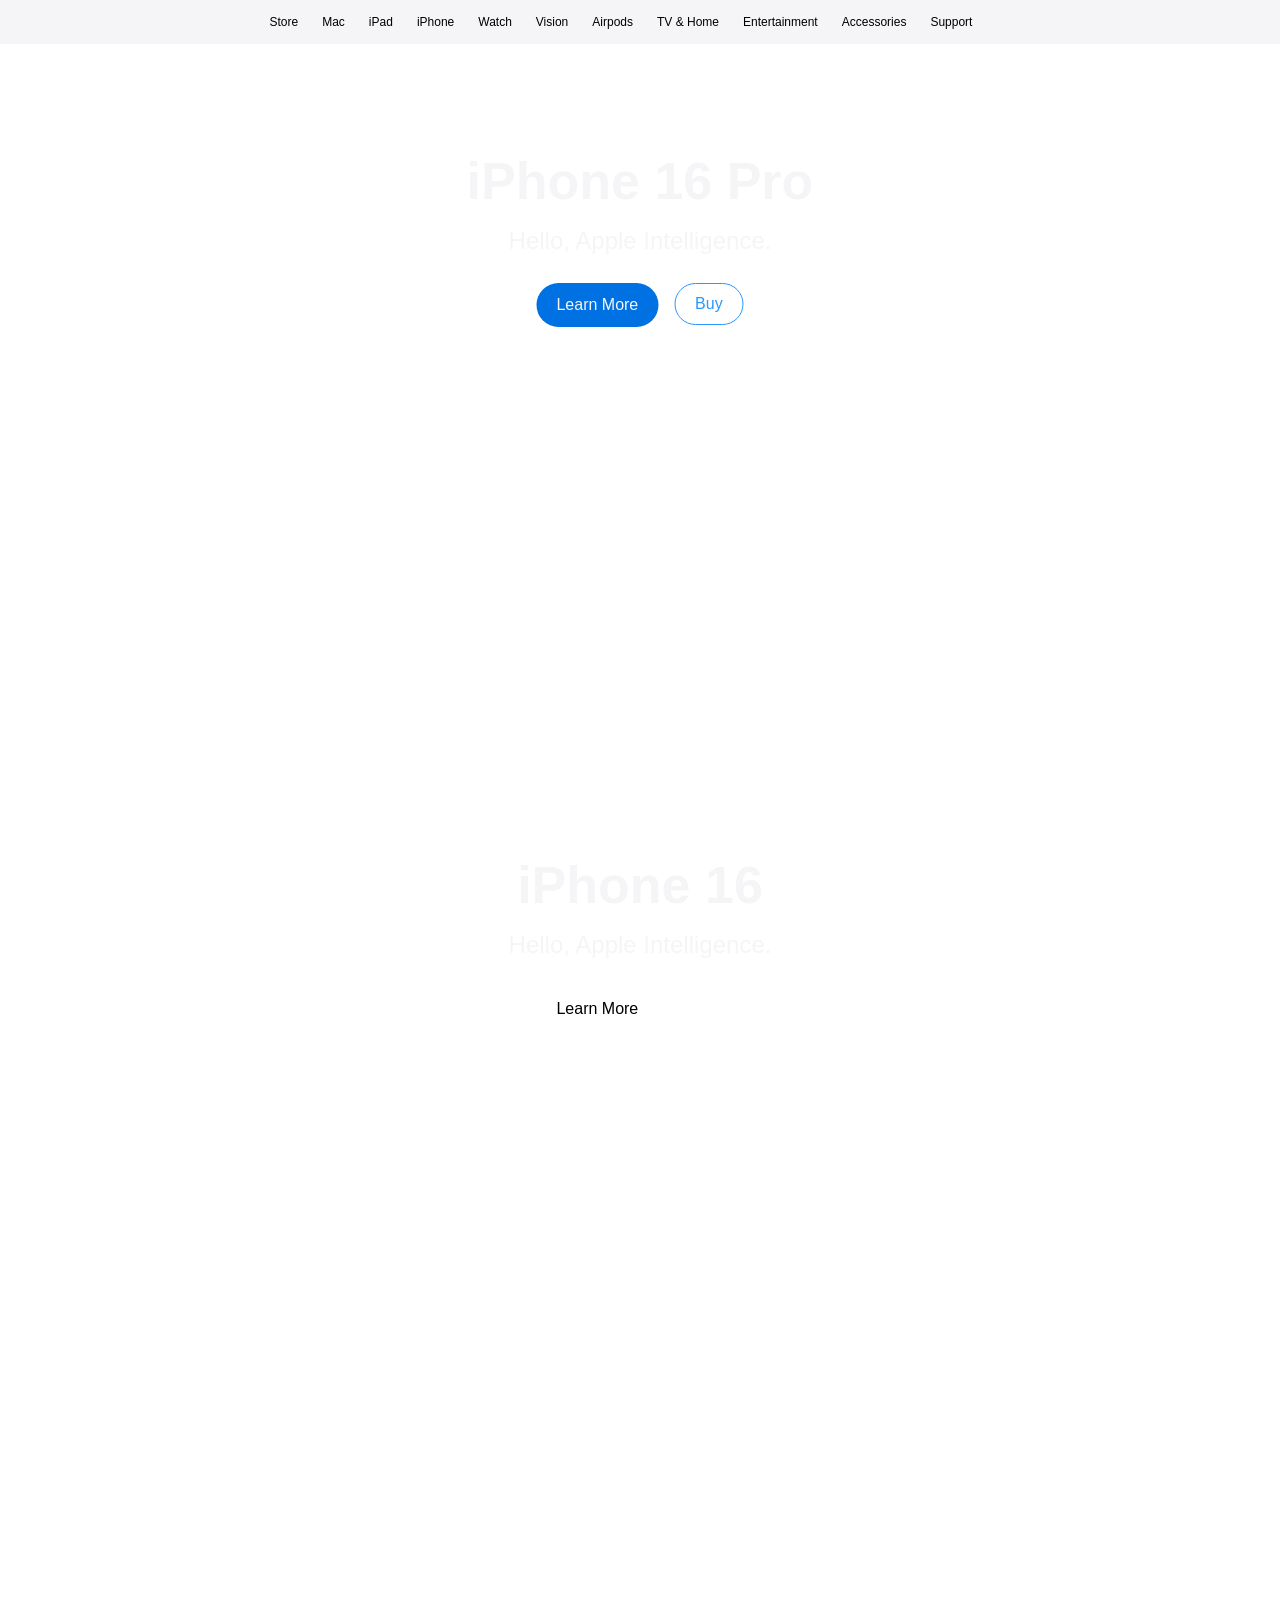
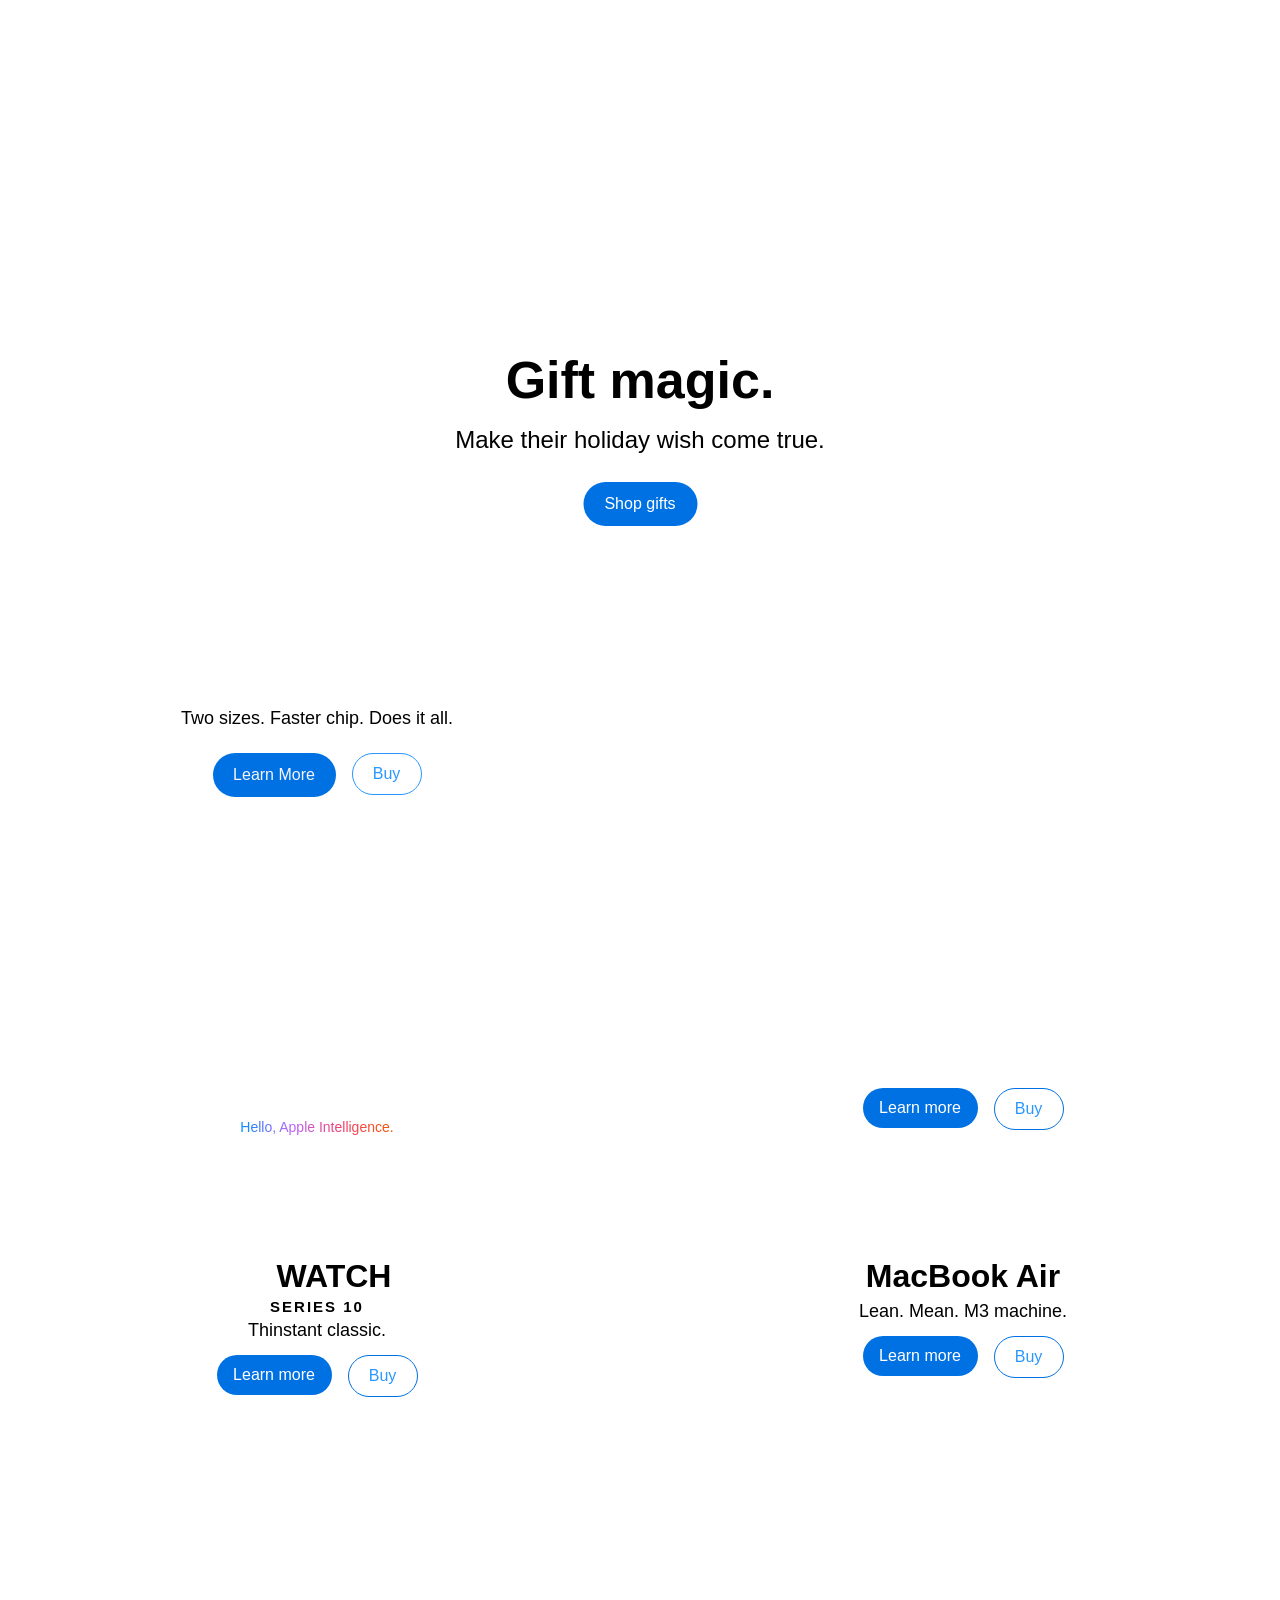
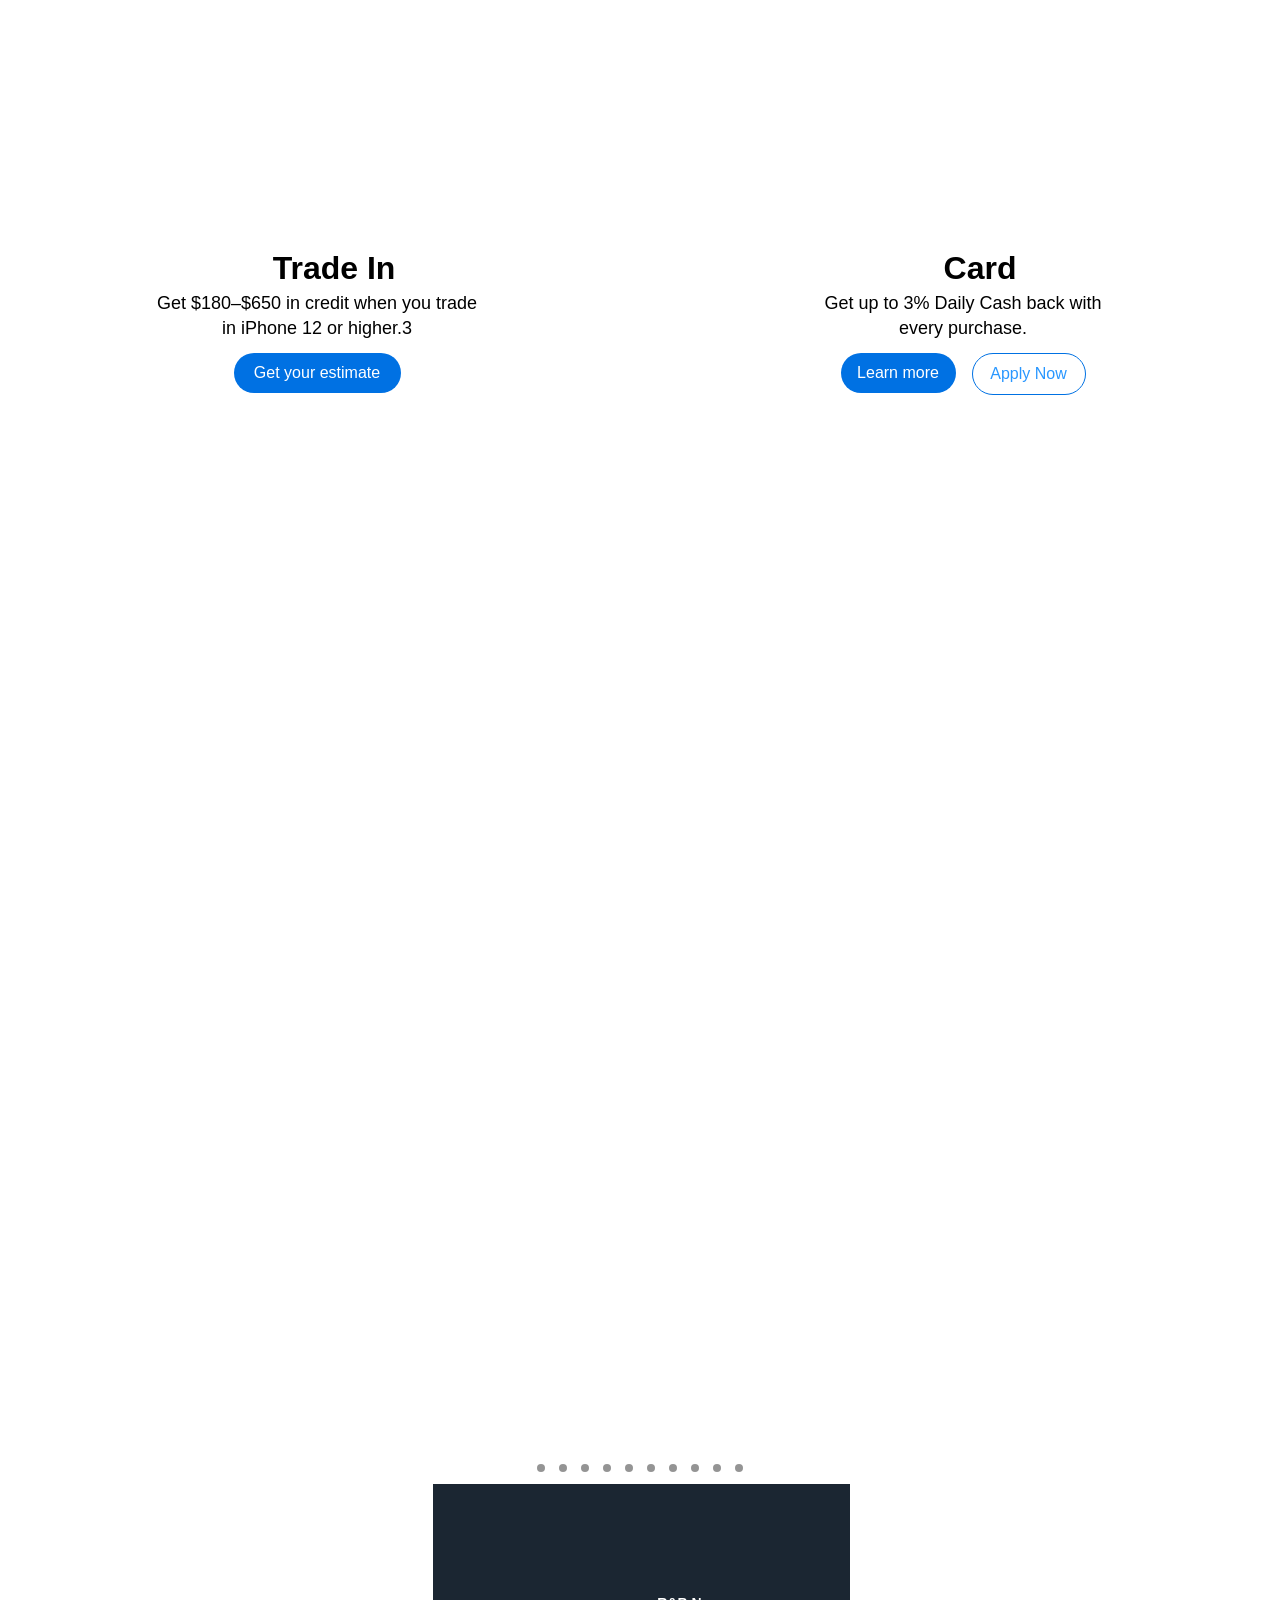
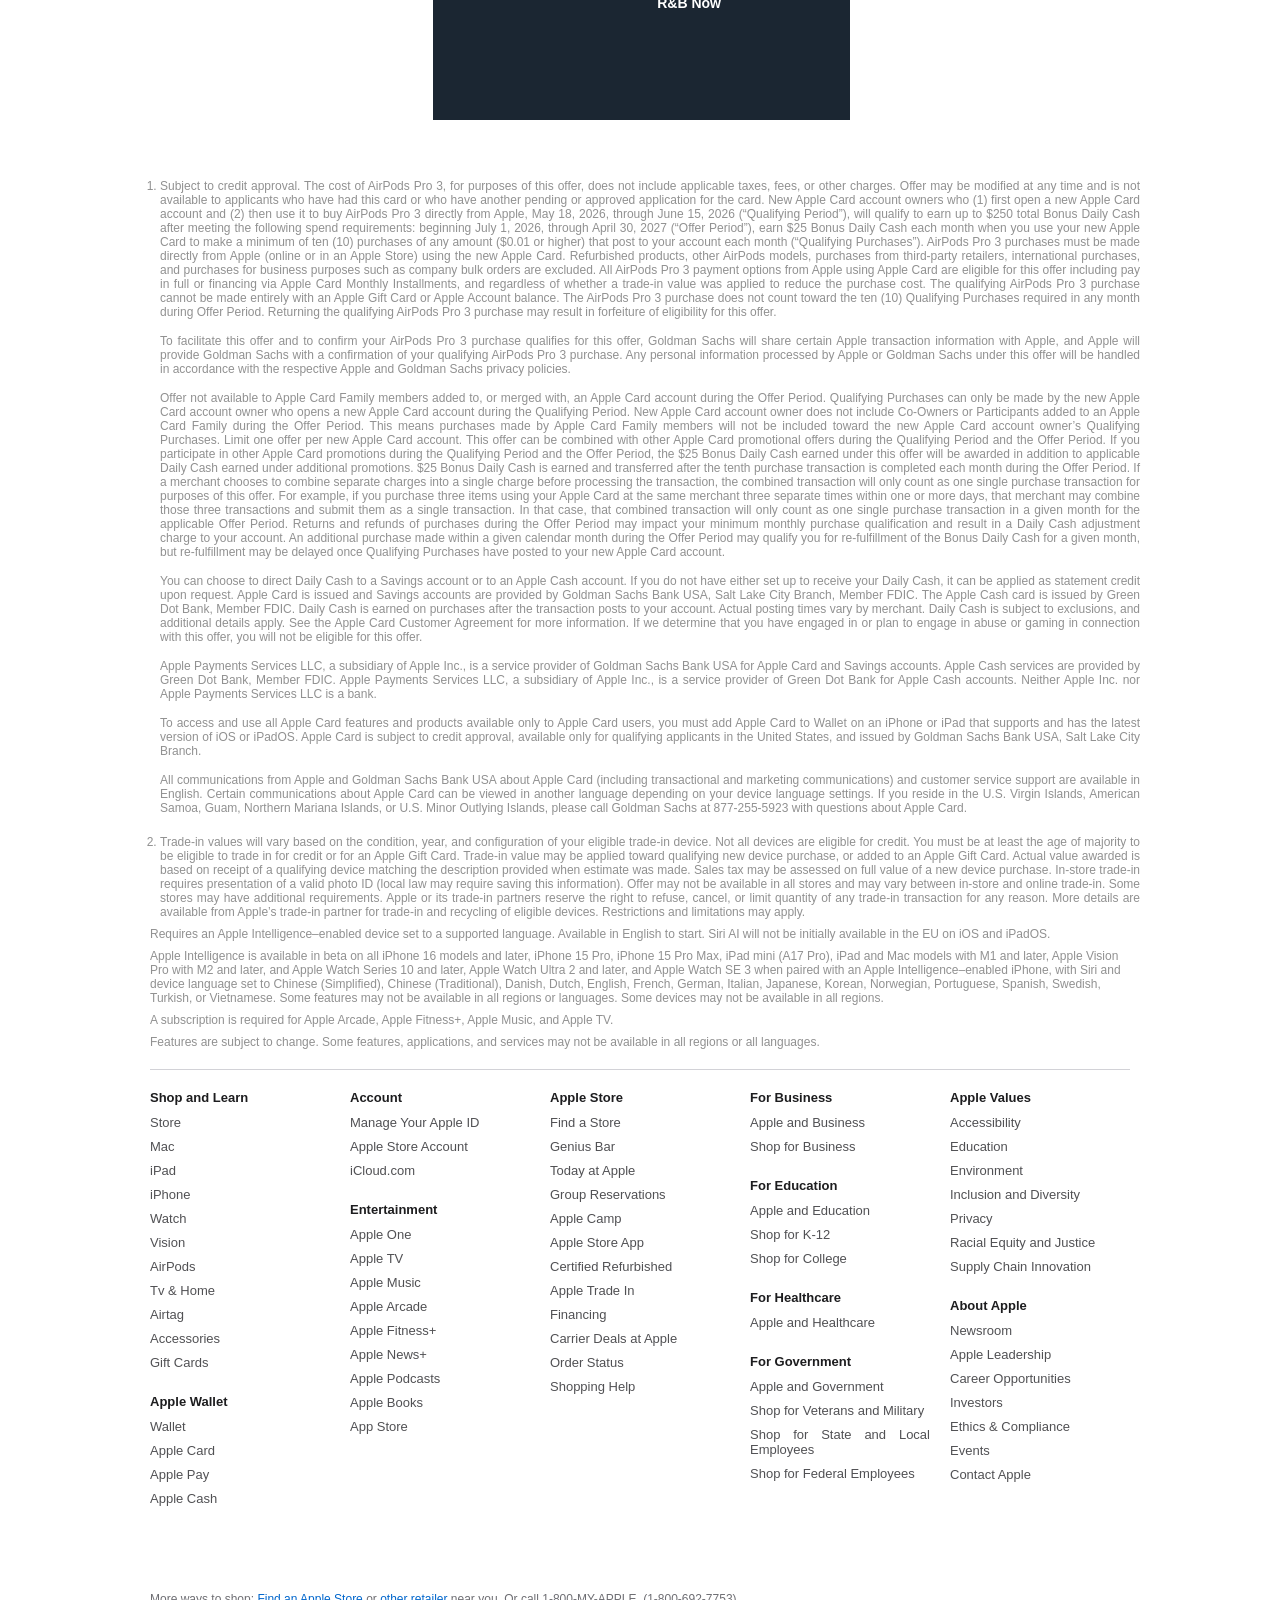
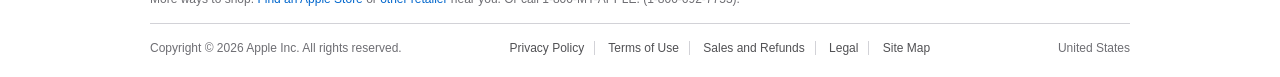
==== inde.html @ ae5b1986 "first commit" ====
<!DOCTYPE html>
<html lang="en">
<head>
    <meta charset="UTF-8">
    <meta name="viewport" content="width=device-width, initial-scale=1.0">
    <title>Document</title>
    <link rel="stylesheet" href="./inde.css">
</head>
<body>
    
    <!-- Header -->
    <header id="header">
      <div id="apple-logo">
        <div class="logocontainer" id="logo"></div>
      </div>
      <div class="nav-text">
        <p class="headertext">Store</p>
        <p class="headertext">Mac</p>
        <p class="headertext">iPad</p>
        <p class="headertext">iPhone</p>
        <p class="headertext">Watch</p>
        <p class="headertext">Vision</p>
        <p class="headertext">Airpods</p>
        <p class="headertext">TV &amp; Home</p>
        <p class="headertext">Entertainment</p>
        <p class="headertext">Accessories</p>
        <p class="headertext">Support</p>
      </div>

      <div style="display: flex; gap: 24px">
        <div class="logocontainer" id="search"></div>
        <div class="logocontainer" id="shop"></div>
        <div class="logocontainer" id="menu"></div>
      </div>
    </header>
    <!-- header end  -->



    <div id="limiter">
      <!-- Main text -->

      <div class="maincontainer">
        <div id="maintextcontainer">
          <span class="heading">iPhone 16 Pro</span>
          <p class="subtext">Hello, Apple Intelligence.</p>
        </div>
        <div id="buttons">
          <div class="lmbutton">
            <p class="buttontext" id="ehniilearn">Learn More</p>
          </div>
          <div class="buybutton">
            <p class="buttontext2" id="ehniibuy">Buy</p>
          </div>
        </div>
      </div>
      <!-- Main Text End -->

      <!-- 3 BIG PICTURES START -->
      <div id="container">
        <div class="piccontainer" id="mainpicture"></div>
        <!-- 1ST  PICTURES -->

        <div class="piccontainer" id="mainpicture2">
          <div class="maincontainer" id="secondpic">
            <div id="maintextcontainer">
              <p class="heading">iPhone 16</p>
              <p class="subtext">Hello, Apple Intelligence.</p>
            </div>
            <div id="buttons">
              <div class="lmbutton" id="lmsec">
                <p class="buttontext" id="hoyrdohlearn">Learn More</p>
              </div>
              <div class="buybutton" id="buysec">
                <p class="buttontext2" id="hoyrdohbuy">Buy</p>
              </div>
            </div>
          </div>
          <!-- 2ND  PICTURES -->
        </div>

        <div class="piccontainer" id="mainpicture3">
          <div class="maincontainer" id="thirdpic">
            <div id="maintextcontainer">
              <p class="heading" id="headgift">Gift magic.</p>
              <p class="subtext" id="subgift">
                Make their holiday wish come true.
              </p>
            </div>
            <div class="buttonwidth" id="buttons">
              <div class="lmbutton">
                <p class="buttontext" id="shopgift">Shop gifts</p>
              </div>
            </div>
          </div>
        </div>
        <!-- 3RD  PICTURES -->
         <div class="piccontainer" id="ipad-hidden">
          <div id="ipadair"></div>
          <p class="subtext" id="product">
            Two sizes. Faster chip. Does it all.
          </p>
          <div class="buttonsproduct">
            <div class="lmbutton">
              <p class="buttontext" id="ehniilearn">Learn More</p>
            </div>
            <div class="buybutton">
              <p class="buttontext2" id="ehniibuy">Buy</p>
            </div>
          </div>
          <p id="rainbow">Hello, Apple Intelligence.</p>
        </div>
      </div>
      <!-- 3 BIG PICTURES END -->

      <!-- PRODUCTS -->
      <div class="container">
        <!-- IPAD -->
        <div class="holder" id="ipad">
          <div id="ipadair"></div>
          <p class="subtext" id="product">
            Two sizes. Faster chip. Does it all.
          </p>
          <div class="buttonsproduct">
            <div class="lmbutton">
              <p class="buttontext" id="ehniilearn">Learn More</p>
            </div>
            <div class="buybutton">
              <p class="buttontext2" id="ehniibuy">Buy</p>
            </div>
          </div>
          <p id="rainbow">Hello, Apple Intelligence.</p>
        </div>
        <!-- Airpods -->
        <div class="holder" id="airpod">
          <div class="title-btn-holder">
            <div class="title-holder">
              <p class="airpods-text">AirPods 4</p>
              <div class="airpods-subtext">
                <p>Iconic. Now supersonic.</p>
                <p>Available&nbsp;with&nbsp;Active Noise</p>
                <p>Cancellation.2</p>
              </div>
              
            </div>
            <div class="btn-holder">
              <div class="learn-more-btn">
                <p class="learn-more">Learn more</p>
              </div>
              <div class="buy-btn"><p class="buy">Buy</p></div>
            </div>
          </div>
        </div>
        <!-- WATCH -->
        <div class="holder" id="watch">
          <div class="title-btn-holder" id="watch-title">
            <div class="logo-holder">
              <div class="logo product-logo"></div>
              <span class="product-title">WATCH</span>
            </div>
            <p id="series">SERIES 10</p>
            <p class="product-subtext">Thinstant classic.</p>
            <div class="btn-holder">
              <div class="learn-more-btn">
                <p class="learn-more">Learn more</p>
              </div>
              <div class="buy-btn"><p class="buy">Buy</p></div>
            </div>
          </div>
        </div>
        <!-- MACBOOK -->
        <div class="holder" id="macbook">
          <div class="title-btn-holder" id="watch-title">
            <div class="logo-holder">
              <span class="product-title">MacBook Air</span>
            </div>
            <p class="product-subtext">Lean. Mean. M3 machine.</p>
            <div class="btn-holder">
              <div class="learn-more-btn">
                <p class="learn-more">Learn more</p>
              </div>
              <div class="buy-btn"><p class="buy">Buy</p></div>
            </div>
          </div>
        </div>
        <!-- APPLE FOR SMALL BUSINESS -->
        <div class="holder" id="business">
          <div class="title-btn-holder" id="watch-title">
            <div class="logo-holder" id="bus">
              <p class="product-title">Apple For</p>
              <p class="product-title">Small Business</p>
            </div>
            <p class="product-subtext space" id="space">Hardware, software, and </p>
            <p class="product-subtext space" id="space">expert help - all in one place.</p>
            <div class="btn-holder solo">
              <div class="learn-more-btn" id="solo">
                <p class="learn-more">Learn more</p>
              </div>
            </div>
          </div>
        </div>
        <!-- TRADE IN -->
        <div class="holder" id="trade">
          <div class="title-btn-holder" id="watch-title">
            <div class="logo-holder">
              <div class="logo product-logo"></div>
              <span class="product-title">Trade In</span>
            </div>
            <p class="product-subtext" id="space">
              Get $180–$650 in credit when you trade in iPhone&nbsp;12 or higher.3
            </p>
            <div class="btn-holder">
              <div class="learn-more-btn" id="gye">
                <p class="learn-more">Get your estimate</p>
              </div>
            </div>
          </div>
        </div>
        <!-- CARRIER -->
        <div class="holder hidden" id="carrier">
          <div class="title-btn-holder" id="carrier-title">
            <div class="logo-holder">
              <span class="product-title">Carrier deals at Apple</span>
            </div>
            <p class="product-subtext" id="space">
              Get up to $1000 in credit on a new iPhone. Trade-in may be required.
            </p>
            <div class="btn-holder">
              <div class="learn-more-btn" id="deal">
                <p class="learn-more">Find your deal</p>
              </div>
            </div>
          </div>
        </div>
        <!-- CARD -->
        <div class="holder" id="card">
          <div class="title-btn-holder" id="watch-title">
            <div class="logo-holder">
              <div class="logo product-logo"></div>
              <span class="product-title">Card</span>
            </div>
            <p class="product-subtext" id="space">
              Get up to 3% Daily&nbsp;Cash back with every purchase.
            </p>
            <div class="btn-holder">
              <div class="learn-more-btn">
                <p class="learn-more">Learn more</p>
              </div>
              <div class="buy-btn" id="apply-now">
                <p class="buy apply">Apply Now</p>
              </div>
            </div>
          </div>
        </div>
        <!-- HIDDEN TRADE IN -->
         <div class="holder hidden" id="trade">
          <div class="title-btn-holder" id="watch-title">
            <div class="logo-holder">
              <div class="logo product-logo"></div>
              <span class="product-title">Trade In</span>
            </div>
            <p class="product-subtext" id="space">
              Get $180–$650 in credit when you trade in iPhone&nbsp;12 or higher.3
            </p>
            <div class="btn-holder">
              <div class="learn-more-btn" id="gye">
                <p class="learn-more">Get your estimate</p>
              </div>
            </div>
          </div>
        </div>
      </div>
      <!-- PRODUCTS END -->

      <!-- MOVIE SCROLL -->
      <div class="scroll-container">
        <div class="poster" id="left"></div>
        <div class="poster" id="middle">
          <div class="movie-btn-holder">
            <div class="learn-more-btn" id="stream-now">
              <p class="learn-more stream">Stream now</p>
            </div>
            <p class="movie-title">
              Comedy<span class="movie-title movie-subtext">
                · Will they make history…or fake it?</span>
            </p>
          </div>
        </div>
        <div class="poster" id="right"></div>
      </div>
      <!-- MOVIE SCROLL -->

      <!-- SCROLL TABS -->
      <div id="scroll">
        <div class="tabs"></div>
        <div class="tabs"></div>
        <div class="tabs"></div>
        <div class="tabs"></div>
        <div class="tabs"></div>
        <div class="tabs"></div>
        <div class="tabs"></div>
        <div class="tabs"></div>
        <div class="tabs"></div>
        <div class="tabs"></div>
      </div>
      <!-- SCROLL TABS -->

      <!-- FOOTER -->
      <div id="footerholder">
        <div id="service">
          <div class="service" id="neg">
            <div class="service-holder">
              <div class="footer-title">
                <p>Improve Your Posture wicth</p>
                Pilates
              </div>
              <div class="footer-logo"></div>
            </div>
          </div>
          <div class="service" id="hoyr">
            <div class="rb-cover"></div>
            <p class="footer-title" id="rnb">R&amp;B Now</p>
            <div class="footer-logo music"></div>
          </div>
          <div class="service" id="guraw">
            <p class="footer-title" id="arcade">NBA 2K25 Arcade Edition</p>
            <div class="footer-logo arcade"></div>
          </div>
          <div class="service" id="duruw">
            <p class="footer-title" id="arcade">Strength with</p>
            <div class="footer-logo fitness"></div>
          </div>
          <div class="service" id="neg">
            <div class="service-holder">
              <div class="footer-title">
                <p>Improve Your Posture wicth</p>
                Pilates
              </div>
              <div class="footer-logo"></div>
            </div>
          </div>
          <div class="service" id="hoyr">
            <div class="rb-cover"></div>
            <p class="footer-title" id="rnb">R&amp;B Now</p>
            <div class="footer-logo music"></div>
          </div>
          <div class="service" id="guraw">
            <p class="footer-title" id="arcade">NBA 2K25 Arcade Edition</p>
            <div class="footer-logo arcade"></div>
          </div>
          <div class="service" id="duruw">
            <p class="footer-title" id="arcade">Strength with</p>
            <div class="footer-logo fitness"></div>
          </div>
        </div>

        <div id="nextbutton"></div>

      
      </div>


      <!-- footer for tablet -->
      <div id="footer-tab">
        <div id="service">
          <div class="service-holder">
            <div class="service-pic" id="music-bg">
            </div>
            <p class="footer-text-style">La Oficial</p>
          </div>
          <div class="service-holder">
            <div class="service-pic" id="fitness-bg">
            </div>
            <p class="footer-text-style">Travel-Friendly Workouts</p>
          </div>
          <div class="service-holder">
            <div class="service-pic" id="arcade-bg">
            </div>
            <p class="footer-text-style">NBA 2K25 Arcade Edition </p>
          </div>
          <div class="service-holder">
            <div class="service-pic" id="music-bg">
            </div>
            <p class="footer-text-style">La Oficial</p>
          </div>
        </div>
      </div>
      

      <!-- FOOT-OF-FOOT -->
      <ol class="foot-of-foot">
        <li>
          <p class="foot-text">Subject to credit approval. The cost of AirPods Pro 3, for purposes of this offer, does not include applicable taxes, fees, or other charges. Offer may be modified at any time and is not available to applicants who have had this card or who have another pending or approved application for the card. New Apple Card account owners who (1) first open a new Apple Card account and (2) then use it to buy AirPods Pro 3 directly from Apple, May 18, 2026, through June 15, 2026 (“Qualifying Period”), will qualify to earn up to $250 total Bonus Daily Cash after meeting the following spend requirements: beginning July 1, 2026, through April 30, 2027 (“Offer Period”), earn $25 Bonus Daily Cash each month when you use your new Apple Card to make a minimum of ten (10) purchases of any amount ($0.01 or higher) that post to your account each month (“Qualifying Purchases”). AirPods Pro 3 purchases must be made directly from Apple (online or in an Apple Store) using the new Apple Card. Refurbished products, other AirPods models, purchases from third‑party retailers, international purchases, and purchases for business purposes such as company bulk orders are excluded. All AirPods Pro 3 payment options from Apple using Apple Card are eligible for this offer including pay in full or financing via Apple Card Monthly Installments, and regardless of whether a trade-in value was applied to reduce the purchase cost. The qualifying AirPods Pro 3 purchase cannot be made entirely with an Apple Gift Card or Apple Account balance. The AirPods Pro 3 purchase does not count toward the ten (10) Qualifying Purchases required in any month during Offer Period. Returning the qualifying AirPods Pro 3 purchase may result in forfeiture of eligibility for this offer.</p>
          <p class="foot-text">To facilitate this offer and to confirm your AirPods Pro 3 purchase qualifies for this offer, Goldman Sachs will share certain Apple transaction information with Apple, and Apple will provide Goldman Sachs with a confirmation of your qualifying AirPods Pro 3 purchase. Any personal information processed by Apple or Goldman Sachs under this offer will be handled in accordance with the respective Apple and Goldman Sachs privacy policies.</p>
          <p class="foot-text">Offer not available to Apple Card Family members added to, or merged with, an Apple Card account during the Offer Period. Qualifying Purchases can only be made by the new Apple Card account owner who opens a new Apple Card account during the Qualifying Period. New Apple Card account owner does not include Co-Owners or Participants added to an Apple Card Family during the Offer Period. This means purchases made by Apple Card Family members will not be included toward the new Apple Card account owner’s Qualifying Purchases. Limit one offer per new Apple Card account. This offer can be combined with other Apple Card promotional offers during the Qualifying Period and the Offer Period. If you participate in other Apple Card promotions during the Qualifying Period and the Offer Period, the $25 Bonus Daily Cash earned under this offer will be awarded in addition to applicable Daily Cash earned under additional promotions. $25 Bonus Daily Cash is earned and transferred after the tenth purchase transaction is completed each month during the Offer Period. If a merchant chooses to combine separate charges into a single charge before processing the transaction, the combined transaction will only count as one single purchase transaction for purposes of this offer. For example, if you purchase three items using your Apple Card at the same merchant three separate times within one or more days, that merchant may combine those three transactions and submit them as a single transaction. In that case, that combined transaction will only count as one single purchase transaction in a given month for the applicable Offer Period. Returns and refunds of purchases during the Offer Period may impact your minimum monthly purchase qualification and result in a Daily Cash adjustment charge to your account. An additional purchase made within a given calendar month during the Offer Period may qualify you for re-fulfillment of the Bonus Daily Cash for a given month, but re-fulfillment may be delayed once Qualifying Purchases have posted to your new Apple Card account.</p>
          <p class="foot-text">You can choose to direct Daily Cash to a Savings account or to an Apple Cash account. If you do not have either set up to receive your Daily Cash, it can be applied as statement credit upon request. Apple Card is issued and Savings accounts are provided by Goldman Sachs Bank USA, Salt Lake City Branch, Member FDIC. The Apple Cash card is issued by Green Dot Bank, Member FDIC. Daily Cash is earned on purchases after the transaction posts to your account. Actual posting times vary by merchant. Daily Cash is subject to exclusions, and additional details apply. See the Apple Card Customer Agreement for more information. If we determine that you have engaged in or plan to engage in abuse or gaming in connection with this offer, you will not be eligible for this offer.</p>
          <p class="foot-text">Apple Payments Services LLC, a subsidiary of Apple Inc., is a service provider of Goldman Sachs Bank USA for Apple Card and Savings accounts. Apple Cash services are provided by Green Dot Bank, Member FDIC. Apple Payments Services LLC, a subsidiary of Apple Inc., is a service provider of Green Dot Bank for Apple Cash accounts. Neither Apple Inc. nor Apple Payments Services LLC is a bank.</p>
          <p class="foot-text">To access and use all Apple Card features and products available only to Apple Card users, you must add Apple Card to Wallet on an iPhone or iPad that supports and has the latest version of iOS or iPadOS. Apple Card is subject to credit approval, available only for qualifying applicants in the United States, and issued by Goldman Sachs Bank USA, Salt Lake City Branch.</p>
          <p class="foot-text">All communications from Apple and Goldman Sachs Bank USA about Apple Card (including transactional and marketing communications) and customer service support are available in English. Certain communications about Apple Card can be viewed in another language depending on your device language settings. If you reside in the U.S. Virgin Islands, American Samoa, Guam, Northern Mariana Islands, or U.S. Minor Outlying Islands, please call Goldman Sachs at 877-255-5923 with questions about Apple Card.</p>
        </li>
        <li class="foot-text">
          Trade‑in values will vary based on the condition, year, and configuration of your eligible trade‑in device. Not all devices are eligible for credit. You must be at least the age of majority to be eligible to trade in for credit or for an Apple Gift Card. Trade‑in value may be applied toward qualifying new device purchase, or added to an Apple Gift Card. Actual value awarded is based on receipt of a qualifying device matching the description provided when estimate was made. Sales tax may be assessed on full value of a new device purchase. In‑store trade‑in requires presentation of a valid photo ID (local law may require saving this information). Offer may not be available in all stores and may vary between in‑store and online trade‑in. Some stores may have additional requirements. Apple or its trade‑in partners reserve the right to refuse, cancel, or limit quantity of any trade‑in transaction for any reason. More details are available from Apple’s trade-in partner for trade‑in and recycling of eligible devices. Restrictions and limitations may apply.
        </li>
      </ol>
      <p class="foot-text foot-of-foot">Requires an Apple Intelligence–enabled device set to a supported language. Available in English to start. Siri AI will not be initially available in the EU on iOS and iPadOS.</p>
      <p class="foot-text foot-of-foot">Apple Intelligence is available in beta on all iPhone 16 models and later, iPhone 15 Pro, iPhone 15 Pro Max, iPad mini (A17 Pro), iPad and Mac models with M1 and later, Apple Vision Pro with M2 and later, and Apple Watch Series 10 and later, Apple Watch Ultra 2 and later, and Apple Watch SE 3 when paired with an Apple Intelligence–enabled iPhone, with Siri and device language set to Chinese (Simplified), Chinese (Traditional), Danish, Dutch, English, French, German, Italian, Japanese, Korean, Norwegian, Portuguese, Spanish, Swedish, Turkish, or Vietnamese. Some features may not be available in all regions or languages. Some devices may not be available in all regions.</p>
      <p class="foot-text foot-of-foot">A subscription is required for Apple Arcade, Apple Fitness+, Apple Music, and Apple TV.</p>
      <p class="foot-text foot-of-foot">Features are subject to change. Some features, applications, and services may not be available in all regions or all languages.</p>
      
      <!--GRID secction -->
      <footer class="site-footer">
        
        <div class="footer-links-grid">
            
          <!-- Column 1 -->
          <div class="footer-column">
            <div class="footer-column-section">
              <h3>Shop and Learn</h3>
              <ul>
                <li><a>Store</a></li>
                <li><a>Mac</a></li>
                <li><a>iPad</a></li>
                <li><a>iPhone</a></li>
                <li><a>Watch</a></li>
                <li><a>Vision</a></li>
                <li><a>AirPods</a></li>
                <li><a>Tv &amp; Home</a></li>
                <li><a>Airtag</a></li>
                <li><a>Accessories</a></li>
                <li><a>Gift Cards</a></li>
              </ul>
            </div>
            <div class="footer-column-section">
              <h3>Apple Wallet</h3>
              <ul>
                <li><a>Wallet</a></li>
                <li><a>Apple Card</a></li>
                <li><a>Apple Pay</a></li>
                <li><a>Apple Cash</a></li>
              </ul>
            </div>
          </div>
          <!-- Column 2 -->
          <div class="footer-column">
            <div class="footer-column-section">
              <h3>Account</h3>
              <ul>
                <li><a>Manage Your Apple ID</a></li>
                <li><a>Apple Store Account</a></li>
                <li><a>iCloud.com</a></li>
              </ul>
            </div>
            <div class="footer-column-section">
              <h3>Entertainment</h3>
              <ul>
                <li><a>Apple One</a></li>
                <li><a>Apple TV</a></li>
                <li><a>Apple Music</a></li>
                <li><a>Apple Arcade</a></li>
                <li><a>Apple Fitness+</a></li>
                <li><a>Apple News+</a></li>
                <li><a>Apple Podcasts</a></li>
                <li><a>Apple Books</a></li>
                <li><a>App Store</a></li>
              </ul>
            </div>
          </div>
          <!-- Column 3 -->
          <div class="footer-column">
            <div class="footer-column-section">
              <h3>Apple Store</h3>
              <ul>
                <li><a>Find a Store</a></li>
                <li><a>Genius Bar</a></li>
                <li><a>Today at Apple</a></li>
                <li><a>Group Reservations</a></li>
                <li><a>Apple Camp</a></li>
                <li><a>Apple Store App</a></li>
                <li><a>Certified Refurbished</a></li>
                <li><a>Apple Trade In</a></li>
                <li><a>Financing</a></li>
                <li><a>Carrier Deals at Apple</a></li>
                <li><a>Order Status</a></li>
                <li><a>Shopping Help</a></li>
              </ul>
            </div>
          </div>
          <!-- Column 4 -->
          <div class="footer-column">
            <div class="footer-column-section">
              <h3>For Business</h3>
              <ul>
                <li><a>Apple and Business</a></li>
                <li><a>Shop for Business</a></li>
              </ul>
            </div>
            <div class="footer-column-section">
              <h3>For Education</h3>
              <ul>
                <li><a>Apple and Education</a></li>
                <li><a>Shop for K-12</a></li>
                <li><a>Shop for College</a></li>
              </ul>
            </div>
            <div class="footer-column-section">
              <h3>For Healthcare</h3>
              <ul>
                <li><a>Apple and Healthcare</a></li>
              </ul>
            </div>
            <div class="footer-column-section">
              <h3>For Government</h3>
              <ul>
                <li><a>Apple and Government</a></li>
                <li><a>Shop for Veterans and Military</a></li>
                <li><a>Shop for State and Local Employees</a></li>
                <li><a>Shop for Federal Employees</a></li>
              </ul>
            </div>
          </div>
          <!-- Column 5 -->
          <div class="footer-column">
            <div class="footer-column-section">
              <h3>Apple Values</h3>
              <ul>
                <li><a>Accessibility</a></li>
                <li><a>Education</a></li>
                <li><a>Environment</a></li>
                <li><a>Inclusion and Diversity</a></li>
                <li><a>Privacy</a></li>
                <li><a>Racial Equity and Justice</a></li>
                <li><a>Supply Chain Innovation</a></li>
              </ul>
            </div>
            <div class="footer-column-section">
              <h3>About Apple</h3>
              <ul>
                <li><a>Newsroom</a></li>
                <li><a>Apple Leadership</a></li>
                <li><a>Career Opportunities</a></li>
                <li><a>Investors</a></li>
                <li><a>Ethics &amp; Compliance</a></li>
                <li><a>Events</a></li>
                <li><a>Contact Apple</a></li>
              </ul>
            </div>
          </div>
        </div>

        <!-- Copyright -->
        <div class="footer-bottom">
          <p>More ways to shop: <a>Find an Apple Store</a> or <a>other retailer</a> near you. Or call 1-800-MY-APPLE. (1-800-692-7753).</p>
          <div class="footer-line">
            <div>Copyright © 2026 Apple Inc. All rights reserved.</div>
            <div class="copyright-links">
              <a>Privacy Policy</a>
              <a>Terms of Use</a>
              <a>Sales and Refunds</a>
              <a>Legal</a>
              <a>Site Map</a>
            </div>
            <div>United States</div>
          </div>
        </div>
    </footer>

    </div>
  


</body>
</html>
---- inde.css ----
* {
  position: relative;
  margin: 0px;
  padding: 0px;
}

/* HEADER */
header {
  position: fixed;
  width: 100vw;
  height: 44px;
  background-color: #f5f5f7ea;
  border-radius: 2px solid;
  gap: 24px;
  display: flex;
  flex-direction: row;
  align-items: center;
  justify-content: center;
  z-index: 5;
}
.nav-text {
  display: flex;
  flex-direction: row;
  gap: 24px;
}
.logocontainer {
  width: 30px;
  height: 44px;
  display: flex;
  justify-content: center;
  align-items: center;
}
#logo {
  width: 12.97px;
  height: 15.93px;
  background-image: url(./pictures/logo.png);
  background-size: cover;
}
#menu {
  width: 18px;
  height: 18px;
  background-image: url(./pictures/menu.png);
  background-size: cover;
  display: none;
}
.headertext {
  font-family: "Inter", sans-serif;
  font-weight: 400;
  font-size: 12px;
  font-style: normal;
}
#search {
  width: 14.08px;
  height: 14.08px;
  background-image: url(./pictures/search.png);
  background-size: cover;
}
#shop {
  width: 12.94px;
  height: 14.91px;
  background-image: url(./pictures/shop.png);
  background-size: cover;
}
/* HEADER END */

/* MAIN TEXT */
.maincontainer {
  position: absolute;
  width: 405px;
  height: 172px;
  top: 151px;
  left: 50%;
  transform: translate(-50%, 0%);
  z-index: 1;
  display: flex;
  flex-direction: column;
  align-items: center;
}
#maintextcontainer {
  display: flex;
  flex-direction: column;
  align-items: center;
  width: 405px;
  height: 108px;
  top: 0px;
  gap: 16px;
}
.heading {
  width: 405px;
  height: 60px;
  text-align: center;
  font-family: "Inter", sans-serif;
  font-weight: 600;
  font-size: 52px;
  font-style: normal;
  color: #f5f5f7;
}
.subtext {
  width: 405px;
  height: 32px;
  text-align: center;
  font-family: "Inter", sans-serif;
  font-weight: 300;
  font-size: 24px;
  font-style: normal;
  color: #f5f5f7;
}
#buttons {
  position: absolute;
  display: flex;
  gap: 16px;
  flex-direction: row;
  bottom: 0px;
  width: 207px;
  height: 40px;
}
.lmbutton {
  width: 123px;
  height: 44px;
  background-color: #0071e3;
  border-radius: 999px;
  cursor: pointer;
}
#ehniilearn.buttontext {
  font-weight: 300;
  font-size: 16px;
  color: #f5f5f7;
}
.buttontext {
  text-align: center;
  font-family: "Inter", sans-serif;
  font-style: normal;
  top: 50%;
  transform: translate(0%, -50%);
}
.buybutton {
  width: 68px;
  height: 40px;
  border: 1px #2997ff solid;
  border-radius: 999px;
  cursor: pointer;
}
.buybutton:hover #ehniibuy {
  transform: scale(5px);
  transition: 0.2s ease-in-out;
  background-color: #0071e3;
  width: 68px;
  height: 40px;
  border-radius: 999px;
  display: flex;
  justify-content: center;
  align-items: center;
  color: white;
}
#ehniibuy.buttontext2 {
  font-weight: 300;
  font-size: 16px;
  color: #2997ff;
}
.buttontext2 {
  text-align: center;
  font-family: "Inter", sans-serif;
  font-style: normal;
  top: 50%;
  transform: translate(0%, -50%);
}
/* MAIN TEXT END */

#limiter {
  display: flex;
  flex-direction: column;
  align-items: center;
}

/* <!-- 3 BIG PICTURES START --> */
#ipad-hidden {
  display: none;
  height: 650px;
  background-image: url(./pictures/ipadairbg.png);
}
#container {
  margin-top: 96px;
  display: flex;
  flex-direction: column;
  width: 100vw;
  height: 2100px;
  gap: 12px;
}
.piccontainer {
  width: 100vw;
  height: 692px;
}
#mainpicture {
  background-image: url(./pictures/iphone16pro.jpg);
  background-position: center;
  background-repeat: no-repeat;
}
#mainpicture2 {
  background-image: url(./pictures/iphone16.png);
  background-position: center;
  background-repeat: no-repeat;
  background-size: cover;
}
.maincontainer#secondpic {
  top: 55px;
}
.lmbutton#lmsec {
  background-color: white;
}
.buybutton#buysec {
  border: 1px white solid;
}
.buybutton#buysec:hover #hoyrdohbuy {
  transform: scale(5px);
  transition: 0.2s ease-in-out;
  background-color: #ffffff;
  width: 68px;
  height: 44px;
  border-radius: 999px;
  display: flex;
  justify-content: center;
  align-items: center;
  color: rgb(0, 0, 0);
}
.buttontext2#hoyrdohbuy {
  color: white;
  font-weight: 300;
}
#mainpicture3 {
  background-image: url(./pictures/Gift.png);
  background-position: center;
  background-repeat: no-repeat;
  background-size: cover;
}
.maincontainer#thirdpic {
  top: 446px;
}
.heading#headgift {
  color: black;
}
.subtext#subgift {
  color: black;
}
.buttonwidth#buttons {
  width: 114px;
}
.buttontext#shopgift {
  color: white;
}
/* <!-- 3 BIG PICTURES START --> */

/* Products */
.container {
  display: grid;
  grid-template-columns: repeat(2, 1fr);
  gap: 12px;
  width: 100vw;
  margin: 0 auto;
  margin-top: 12px;
}
.holder {
  height: 580px;
  position: relative;
  display: flex;
  flex-direction: column;
  align-items: center;
  text-align: center;
  overflow: hidden;
  background-repeat: no-repeat;
  background-position: center;
  background-size: cover;
}
.holder#business {
  display: none;
}
.buttonsproduct {
  display: flex;
  gap: 16px;
  position: absolute;
  top: 145px;
}
.logo {
  width: 26px;
  height: 32px;
  background-image: url(./pictures/logo.png);
  background-size: cover;
}
.title {
  font-family: "inter", sans-serif;
  font-weight: 700;
}
.lmbutton#lm-btn {
  width: 115px;
  height: 40px;
  display: flex;
  justify-content: center;
  align-items: center;
}
.sub-title {
  font-family: "Inter", sans-serif;
  font-size: 18px;
  font-weight: 300;
}
.sub-title#solo-white {
  color: white;
  font-weight: 300;
}
.buybutton#buy-btn {
  width: 68px;
  height: 40px;
  display: flex;
  justify-content: center;
  align-items: center;
}
.btn {
  top: 0;
}
.btn-text-style {
  font-family: "Inter", sans-serif;
  font-size: 16px;
  font-weight: 300;
}
.titles-holder {
  display: flex;
  flex-direction: column;
  justify-content: center;
  align-items: center;
}
.lm-btn-text {
  color: white;
}
.buy-btn-text {
  color: #2997ff;
}
.title-btn-holder {
  border: 1px white solid;
}
.learn-more-btn#gye {
  width: 167px;
}
#ipad {
  background-image: url(./pictures/ipadairbg.png);
}
#ipadair {
  top: 58px;
  width: 430px;
  height: 33px;
  background-image: url(./pictures/ipadair.png);
  background-size: cover;
}
.subtext#product {
  position: absolute;
  top: 100px;
  font-weight: 400;
  font-size: 18px;
  color: black;
}
#rainbow {
  font-family: "Inter", sans-serif;
  font-weight: 400;
  font-size: 14px;
  position: absolute;
  bottom: 53px;
  background: -webkit-linear-gradient(
    360deg,
    #0090f7,
    #ba62fc,
    #f2416b,
    #f55600
  );
  -webkit-background-clip: text;
  -webkit-text-fill-color: transparent;
}
#airpod {
  background-image: url(./pictures/airpod.png);
  position: relative;
}

.title-btn-holder {
  border: 0;
  position: absolute;
  display: flex;
  flex-direction: column;
  justify-content: center;
  bottom: 58px;
}
.airpods-text {
  font-family: "inter", sans-serif;
  color: white;
  font-size: 36px;
  font-weight: 600;
}
.airpods-subtext {
  font-family: "inter", sans-serif;
  color: white;
  font-size: 18px;
  font-weight: 400;
}
.btn-holder {
  display: flex;
  justify-content: center;
  gap: 16px;
  margin-top: 12px;
}
.learn-more-btn {
  background-color: #0071e3;
  width: 115px;
  height: 40px;
  border-radius: 999px;
  display: flex;
  justify-content: center;
  align-items: center;
  cursor: pointer;
}
.learn-more {
  font-family: "inter", sans-serif;
  color: white;
  font-size: 16px;
  font-weight: 300;
}
.buy-btn {
  width: 68px;
  height: 40px;
  border: 1px #0071e3 solid;
  border-radius: 999px;
  display: flex;
  justify-content: center;
  align-items: center;
  cursor: pointer;
}
.buy-btn:hover .buy {
  transform: scale(5px);
  transition: 0.2s ease-in-out;
  background-color: #0071e3;
  width: 68px;
  height: 40px;
  border-radius: 999px;
  display: flex;
  justify-content: center;
  align-items: center;
  color: white;
}
.buy {
  font-family: "inter", sans-serif;
  color: #2997ff;
  font-size: 16px;
  font-weight: 400;
}

#watch {
  background-image: url(./pictures/iwatch.png);
}
.title-btn-holder#watch-title {
  display: block;
  top: 58px;
}
.logo-holder {
  display: flex;
  justify-content: center;
  gap: 8px;
}
.product-title {
  font-family: "inter", sans-serif;
  color: #000000;
  font-size: 32px;
  font-weight: 700;
  font-style: bold;
}
#series {
  font-family: "inter", sans-serif;
  color: #000000;
  font-size: 15px;
  font-weight: 700;
  margin-top: 4px;
  letter-spacing: 2px;
  line-height: 100%;
}
.product-subtext {
  font-family: "inter", sans-serif;
  color: #000000;
  font-size: 18px;
  font-weight: 400;
  margin-top: 4px;
  line-height: 25px;
}
#macbook {
  background-image: url(./pictures/macbookair.png);
}
#space {
  width: 322px;
  height: 50px;
}
.holder.hidden#trade {
  display: none;
}
.holder.hidden#carrier {
  display: none;
}
#trade {
  background-image: url(./pictures/tradein.png);
}
#card {
  background-image: url(./pictures/card.png);
}
.buy-btn#apply-now {
  width: 112px;
}
.buy-btn:hover .apply {
  transform: scale(5px);
  transition: 0.2s ease-in-out;
  background-color: #0071e3;
  width: 112px;
  height: 40px;
  border-radius: 999px;
  display: flex;
  justify-content: center;
  align-items: center;
  color: white;
}
/* Products end */

/* SCROLL */
.scroll-container {
  width: 100vw;
  height: 668px;
  gap: 16px;
  margin-top: 12px;
  padding: 0px;
  display: flex;
  flex-direction: row;
  overflow: scroll;
  overflow-x: auto;
  overflow-y: hidden;
}
.scroll-container::-webkit-scrollbar {
  display: none;
}
.poster {
  width: 1250px;
  height: 668px;
  flex: 0 0 auto;
  position: relative;
}
.learn-more-btn#stream-now {
  width: 133px;
  height: 44px;
  background-color: #f5f5f7;
  transform: 0.2s;
}
.stream {
  color: #000000;
}
.movie-btn-holder {
  position: absolute;
  display: flex;
  align-items: center;
  gap: 20px;
  left: 70px;
  bottom: 58px;
}
.learn-more-btn#stream-now:hover {
  transition: 0.2s ease-in-out;
  transform: scale(1.05);
  background-color: white;
  box-shadow: 1px 1px 40px rgba(15, 15, 15, 0.279);
}
.movie-title {
  font-family: "Inter", sans-serif;
  color: white;
  font-size: 17px;
  font-weight: 700;
  text-shadow: 1px 1px 20px rgba(0, 0, 0, 0.668);
}
.movie-subtext {
  font-weight: 400;
}
#left {
  background-image: url(./pictures/mer.png);
  background-size: cover;
}
#middle {
  background-image: url(./pictures/fly.png);
  background-position: center;
  background-repeat: no-repeat;
  background-size: cover;
}
#right {
  background-image: url(./pictures/sh.png);
  background-position: center;
  background-repeat: no-repeat;
  background-size: cover;
}
.tabs {
  width: 8px;
  height: 8px;
  border-radius: 4px;
  background-color: #0000006b;
}
#scroll {
  display: flex;
  gap: 14px;
  margin-top: 12px;
}
/* SCROLL */

/* FOOTER */
#footerholder {
  width: 100vw;
  height: 292px;
  gap: 16px;
  margin-top: 0px;
  padding: 0px;
  overflow: scroll;
  overflow-x: auto;
  overflow-y: hidden;
}
#footerholder::-webkit-scrollbar {
  display: none;
}
#footer-tab {
  display: none;
}
#service {
  display: flex;
  flex-direction: row;
  width: 100vw;
  height: 236px;
  gap: 16px;
  margin-top: 12px;
}
.service {
  position: relative;
  flex: 0 0 auto;
  width: 417px;
  height: 236px;
}
#neg {
  background-image: url(./pictures/1st.jpg);
  background-position: center;
  background-repeat: no-repeat;
  background-size: cover;
}
.service#neg {
  display: flex;
  align-items: end;
  justify-content: center;
}
.service-holder {
  width: 100%;
  display: flex;
  flex-direction: row;
  align-items: center;
  justify-content: space-between;
  margin-bottom: 20px;
  margin-left: 15px;
  margin-right: 15px;
}
.footer-title {
  font-family: "Inter", sans-serif;
  font-weight: 600;
  font-size: 14px;
  color: white;
}
.footer-logo {
  width: 78px;
  height: 14px;
  background-image: url(./pictures/fitness.png);
  background-size: cover;
}

#hoyr {
  position: relative;
  background-color: #1b2632;
}
.rb-cover {
  position: absolute;
  top: 20px;
  left: 15px;
  width: 196px;
  height: 196px;
  background-size: cover;
  background-image: url(./pictures/r&b.jpg);
}
.footer-title#rnb {
  position: absolute;
  bottom: 109px;
  right: 129px;
}
.footer-logo.music {
  width: 59px;
  height: 14px;
  background-image: url(./pictures/music.png);
  position: absolute;
  bottom: 23px;
  right: 15px;
}
#guraw {
  background-image: url(./pictures/2k25.jpg);
  background-position: center;
  background-repeat: no-repeat;
  background-size: cover;
}
.footer-title#arcade {
  top: 198px;
  left: 15px;
}
.footer-logo.arcade {
  width: 68px;
  height: 14.05px;
  background-image: url(./pictures/Arcade.png);
  background-size: cover;
  left: 334px;
  top: 182.95px;
}
#duruw {
  background-image: url(./pictures/gym.jpg);
  background-position: center;
  background-repeat: no-repeat;
  background-size: cover;
}
.footer-logo.fitness {
  background-image: url(./pictures/fitness.png);
  background-size: cover;
  left: 320px;
  top: 182.95px;
}
#taw {
  background-color: #ebb799;
}
/* FOOTER */

.foot-of-foot {
  font-family: "inter", sans-serif;
  font-size: 12px;
  color: rgb(145, 145, 145);
  width: 980px;
}
ol {
  padding-left: 20px;
  margin: 0;
}

li {
  margin-bottom: 20px;
  text-align: justify;
}

.foot-text {
  margin: 15px 0 0 0;
}
.foot-text.foot-of-foot {
  margin: 8px 0 0 0;
}

/* GRID secction */
.site-footer {
  width: 980px;
  margin: 20px auto;
  color: #1d1d1f;
  font-size: 13px;
}

.footer-links-grid {
  padding-top: 20px;
  border-top: 1px solid #d2d2d7;
  display: grid;
  grid-template-columns: repeat(5, minmax(0, 1fr));
  gap: 20px;
  padding-bottom: 40px;
}

.footer-column-section {
  margin-bottom: 24px;
  font-family: "inter", sans-serif;
}

.footer-column-section h3 {
  font-size: 13px;
  font-weight: 600;
  margin: 0 0 10px 0;
  color: #1d1d1f;
}

.footer-column-section ul {
  list-style: none;
  padding: 0;
  margin: 0;
}
.footer-column-section ul li {
  margin-bottom: 9px;
}
.footer-column-section ul li a {
  color: #515154;
}
.footer-column-section ul li a:hover {
  cursor: pointer;
  text-decoration: underline;
}
/* Copyright section */
.footer-bottom {
  font-family: "inter", sans-serif;
  font-size: 12px;
  padding-top: 20px;
  color: #6e6e73;
  line-height: 1.5;
}
.footer-bottom a {
  color: #0066cc;
}
.footer-bottom a:hover {
  cursor: pointer;
  text-decoration: underline;
}
.footer-line {
  display: flex;
  justify-content: space-between;
  margin-top: 15px;
  padding-top: 15px;
  border-top: 1px solid #d2d2d7;
}
.copyright-links a {
  color: #515154;
  margin-right: 10px;
  padding-right: 10px;
  border-right: 1px solid #d2d2d7;
}
.copyright-links a:last-child {
  border-right: none;
}
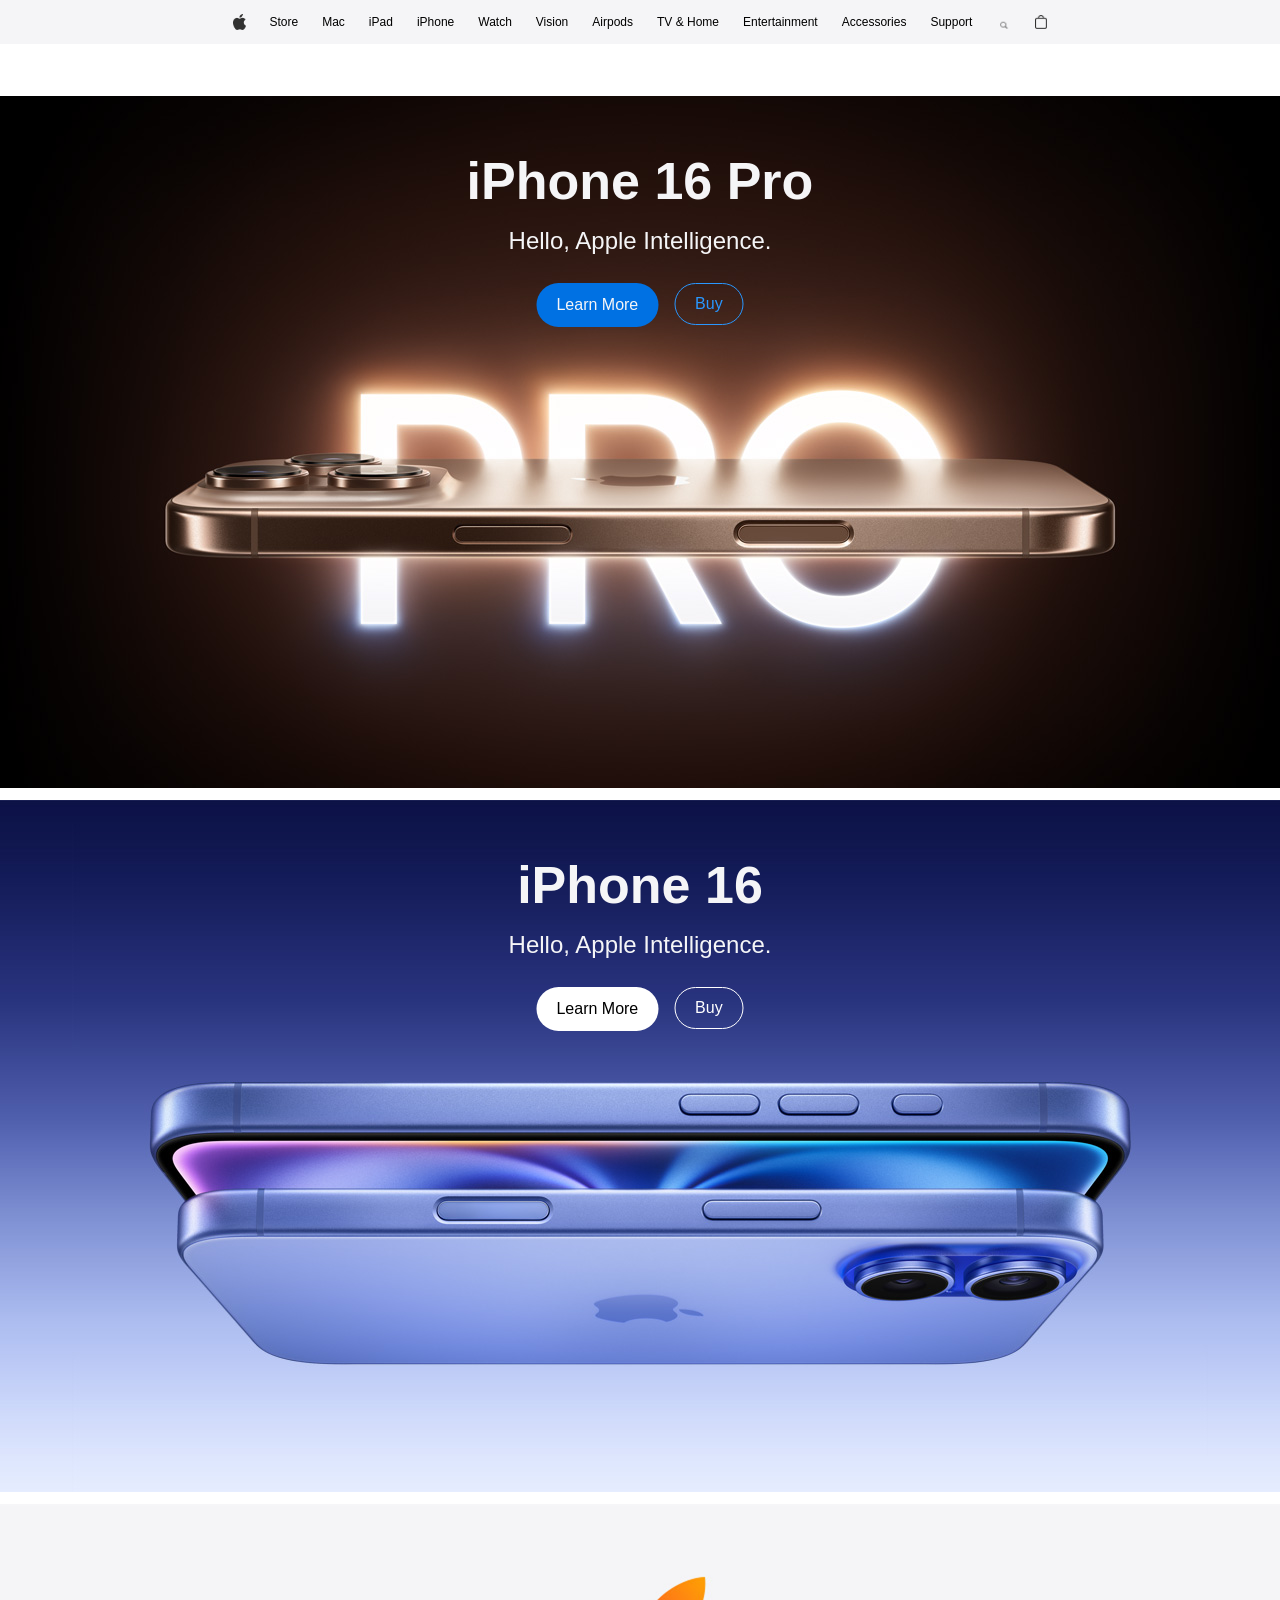
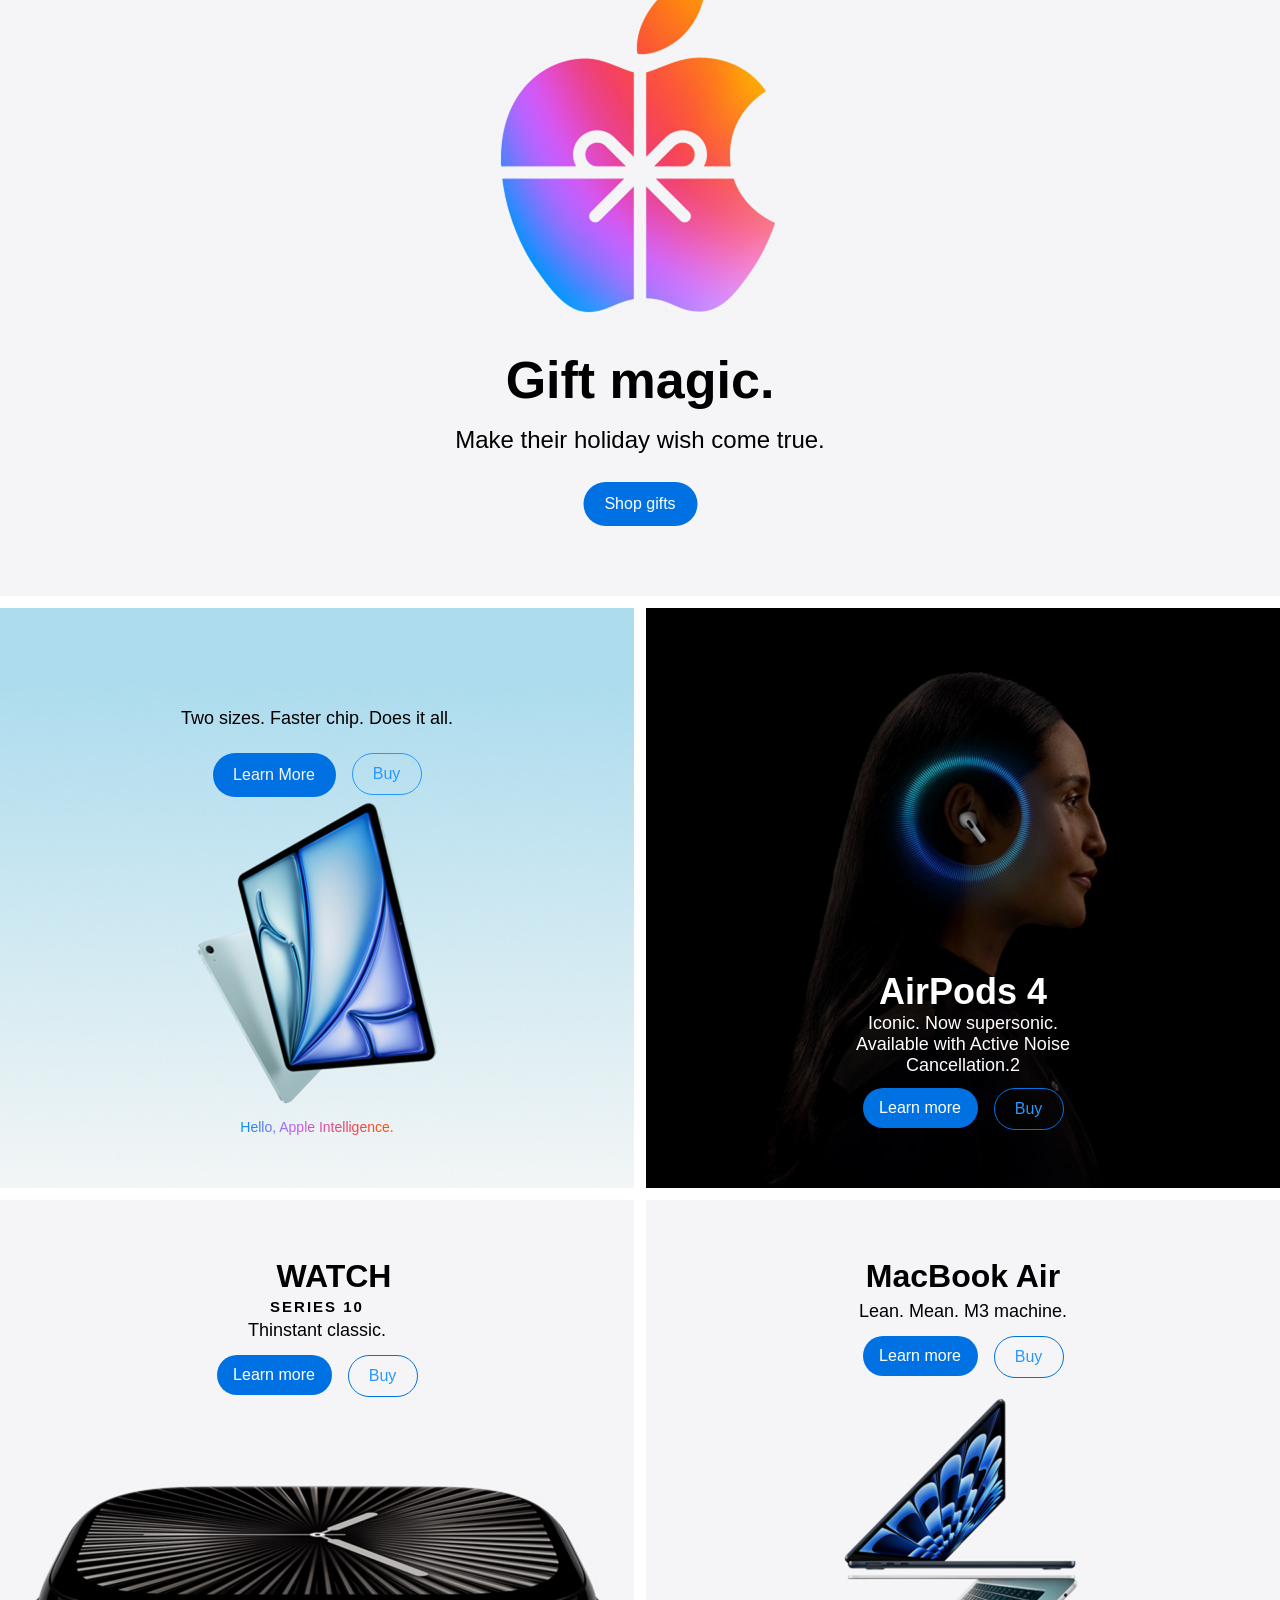
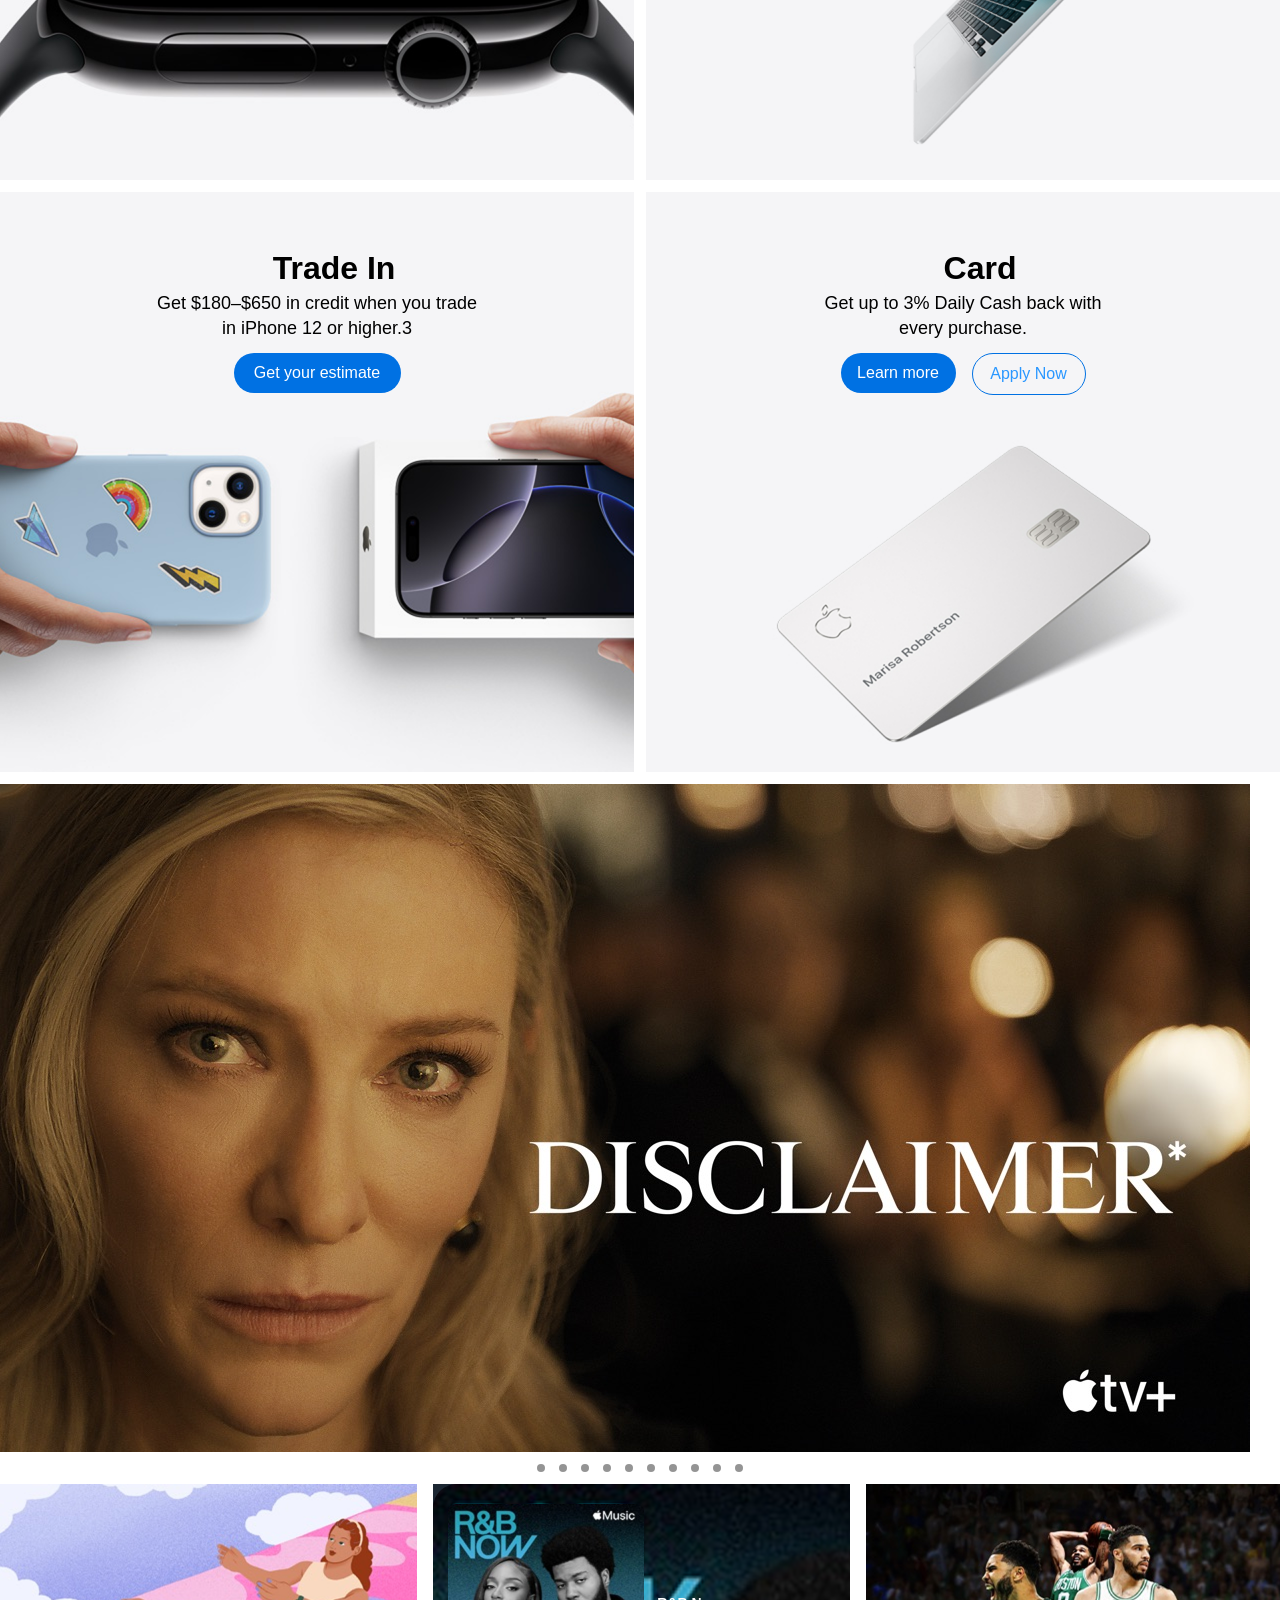
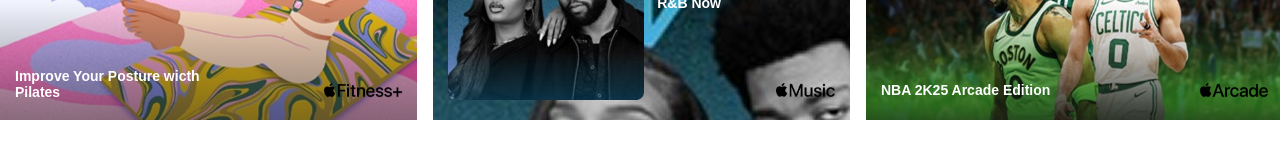
==== commit 490e706c: "second push" ====
--- a/inde.html
+++ b/inde.html
@@ -4,6 +4,7 @@
     <meta charset="UTF-8">
     <meta name="viewport" content="width=device-width, initial-scale=1.0">
     <title>Document</title>
+    <link rel="stylesheet" href="./inde.css">
     <link rel="stylesheet" href="./inde.css">
 </head>
 <body>
@@ -387,186 +388,4 @@
       </div>
       
 
-      <!-- FOOT-OF-FOOT -->
-      <ol class="foot-of-foot">
-        <li>
-          <p class="foot-text">Subject to credit approval. The cost of AirPods Pro 3, for purposes of this offer, does not include applicable taxes, fees, or other charges. Offer may be modified at any time and is not available to applicants who have had this card or who have another pending or approved application for the card. New Apple Card account owners who (1) first open a new Apple Card account and (2) then use it to buy AirPods Pro 3 directly from Apple, May 18, 2026, through June 15, 2026 (“Qualifying Period”), will qualify to earn up to $250 total Bonus Daily Cash after meeting the following spend requirements: beginning July 1, 2026, through April 30, 2027 (“Offer Period”), earn $25 Bonus Daily Cash each month when you use your new Apple Card to make a minimum of ten (10) purchases of any amount ($0.01 or higher) that post to your account each month (“Qualifying Purchases”). AirPods Pro 3 purchases must be made directly from Apple (online or in an Apple Store) using the new Apple Card. Refurbished products, other AirPods models, purchases from third‑party retailers, international purchases, and purchases for business purposes such as company bulk orders are excluded. All AirPods Pro 3 payment options from Apple using Apple Card are eligible for this offer including pay in full or financing via Apple Card Monthly Installments, and regardless of whether a trade-in value was applied to reduce the purchase cost. The qualifying AirPods Pro 3 purchase cannot be made entirely with an Apple Gift Card or Apple Account balance. The AirPods Pro 3 purchase does not count toward the ten (10) Qualifying Purchases required in any month during Offer Period. Returning the qualifying AirPods Pro 3 purchase may result in forfeiture of eligibility for this offer.</p>
-          <p class="foot-text">To facilitate this offer and to confirm your AirPods Pro 3 purchase qualifies for this offer, Goldman Sachs will share certain Apple transaction information with Apple, and Apple will provide Goldman Sachs with a confirmation of your qualifying AirPods Pro 3 purchase. Any personal information processed by Apple or Goldman Sachs under this offer will be handled in accordance with the respective Apple and Goldman Sachs privacy policies.</p>
-          <p class="foot-text">Offer not available to Apple Card Family members added to, or merged with, an Apple Card account during the Offer Period. Qualifying Purchases can only be made by the new Apple Card account owner who opens a new Apple Card account during the Qualifying Period. New Apple Card account owner does not include Co-Owners or Participants added to an Apple Card Family during the Offer Period. This means purchases made by Apple Card Family members will not be included toward the new Apple Card account owner’s Qualifying Purchases. Limit one offer per new Apple Card account. This offer can be combined with other Apple Card promotional offers during the Qualifying Period and the Offer Period. If you participate in other Apple Card promotions during the Qualifying Period and the Offer Period, the $25 Bonus Daily Cash earned under this offer will be awarded in addition to applicable Daily Cash earned under additional promotions. $25 Bonus Daily Cash is earned and transferred after the tenth purchase transaction is completed each month during the Offer Period. If a merchant chooses to combine separate charges into a single charge before processing the transaction, the combined transaction will only count as one single purchase transaction for purposes of this offer. For example, if you purchase three items using your Apple Card at the same merchant three separate times within one or more days, that merchant may combine those three transactions and submit them as a single transaction. In that case, that combined transaction will only count as one single purchase transaction in a given month for the applicable Offer Period. Returns and refunds of purchases during the Offer Period may impact your minimum monthly purchase qualification and result in a Daily Cash adjustment charge to your account. An additional purchase made within a given calendar month during the Offer Period may qualify you for re-fulfillment of the Bonus Daily Cash for a given month, but re-fulfillment may be delayed once Qualifying Purchases have posted to your new Apple Card account.</p>
-          <p class="foot-text">You can choose to direct Daily Cash to a Savings account or to an Apple Cash account. If you do not have either set up to receive your Daily Cash, it can be applied as statement credit upon request. Apple Card is issued and Savings accounts are provided by Goldman Sachs Bank USA, Salt Lake City Branch, Member FDIC. The Apple Cash card is issued by Green Dot Bank, Member FDIC. Daily Cash is earned on purchases after the transaction posts to your account. Actual posting times vary by merchant. Daily Cash is subject to exclusions, and additional details apply. See the Apple Card Customer Agreement for more information. If we determine that you have engaged in or plan to engage in abuse or gaming in connection with this offer, you will not be eligible for this offer.</p>
-          <p class="foot-text">Apple Payments Services LLC, a subsidiary of Apple Inc., is a service provider of Goldman Sachs Bank USA for Apple Card and Savings accounts. Apple Cash services are provided by Green Dot Bank, Member FDIC. Apple Payments Services LLC, a subsidiary of Apple Inc., is a service provider of Green Dot Bank for Apple Cash accounts. Neither Apple Inc. nor Apple Payments Services LLC is a bank.</p>
-          <p class="foot-text">To access and use all Apple Card features and products available only to Apple Card users, you must add Apple Card to Wallet on an iPhone or iPad that supports and has the latest version of iOS or iPadOS. Apple Card is subject to credit approval, available only for qualifying applicants in the United States, and issued by Goldman Sachs Bank USA, Salt Lake City Branch.</p>
-          <p class="foot-text">All communications from Apple and Goldman Sachs Bank USA about Apple Card (including transactional and marketing communications) and customer service support are available in English. Certain communications about Apple Card can be viewed in another language depending on your device language settings. If you reside in the U.S. Virgin Islands, American Samoa, Guam, Northern Mariana Islands, or U.S. Minor Outlying Islands, please call Goldman Sachs at 877-255-5923 with questions about Apple Card.</p>
-        </li>
-        <li class="foot-text">
-          Trade‑in values will vary based on the condition, year, and configuration of your eligible trade‑in device. Not all devices are eligible for credit. You must be at least the age of majority to be eligible to trade in for credit or for an Apple Gift Card. Trade‑in value may be applied toward qualifying new device purchase, or added to an Apple Gift Card. Actual value awarded is based on receipt of a qualifying device matching the description provided when estimate was made. Sales tax may be assessed on full value of a new device purchase. In‑store trade‑in requires presentation of a valid photo ID (local law may require saving this information). Offer may not be available in all stores and may vary between in‑store and online trade‑in. Some stores may have additional requirements. Apple or its trade‑in partners reserve the right to refuse, cancel, or limit quantity of any trade‑in transaction for any reason. More details are available from Apple’s trade-in partner for trade‑in and recycling of eligible devices. Restrictions and limitations may apply.
-        </li>
-      </ol>
-      <p class="foot-text foot-of-foot">Requires an Apple Intelligence–enabled device set to a supported language. Available in English to start. Siri AI will not be initially available in the EU on iOS and iPadOS.</p>
-      <p class="foot-text foot-of-foot">Apple Intelligence is available in beta on all iPhone 16 models and later, iPhone 15 Pro, iPhone 15 Pro Max, iPad mini (A17 Pro), iPad and Mac models with M1 and later, Apple Vision Pro with M2 and later, and Apple Watch Series 10 and later, Apple Watch Ultra 2 and later, and Apple Watch SE 3 when paired with an Apple Intelligence–enabled iPhone, with Siri and device language set to Chinese (Simplified), Chinese (Traditional), Danish, Dutch, English, French, German, Italian, Japanese, Korean, Norwegian, Portuguese, Spanish, Swedish, Turkish, or Vietnamese. Some features may not be available in all regions or languages. Some devices may not be available in all regions.</p>
-      <p class="foot-text foot-of-foot">A subscription is required for Apple Arcade, Apple Fitness+, Apple Music, and Apple TV.</p>
-      <p class="foot-text foot-of-foot">Features are subject to change. Some features, applications, and services may not be available in all regions or all languages.</p>
-      
-      <!--GRID secction -->
-      <footer class="site-footer">
-        
-        <div class="footer-links-grid">
-            
-          <!-- Column 1 -->
-          <div class="footer-column">
-            <div class="footer-column-section">
-              <h3>Shop and Learn</h3>
-              <ul>
-                <li><a>Store</a></li>
-                <li><a>Mac</a></li>
-                <li><a>iPad</a></li>
-                <li><a>iPhone</a></li>
-                <li><a>Watch</a></li>
-                <li><a>Vision</a></li>
-                <li><a>AirPods</a></li>
-                <li><a>Tv &amp; Home</a></li>
-                <li><a>Airtag</a></li>
-                <li><a>Accessories</a></li>
-                <li><a>Gift Cards</a></li>
-              </ul>
-            </div>
-            <div class="footer-column-section">
-              <h3>Apple Wallet</h3>
-              <ul>
-                <li><a>Wallet</a></li>
-                <li><a>Apple Card</a></li>
-                <li><a>Apple Pay</a></li>
-                <li><a>Apple Cash</a></li>
-              </ul>
-            </div>
-          </div>
-          <!-- Column 2 -->
-          <div class="footer-column">
-            <div class="footer-column-section">
-              <h3>Account</h3>
-              <ul>
-                <li><a>Manage Your Apple ID</a></li>
-                <li><a>Apple Store Account</a></li>
-                <li><a>iCloud.com</a></li>
-              </ul>
-            </div>
-            <div class="footer-column-section">
-              <h3>Entertainment</h3>
-              <ul>
-                <li><a>Apple One</a></li>
-                <li><a>Apple TV</a></li>
-                <li><a>Apple Music</a></li>
-                <li><a>Apple Arcade</a></li>
-                <li><a>Apple Fitness+</a></li>
-                <li><a>Apple News+</a></li>
-                <li><a>Apple Podcasts</a></li>
-                <li><a>Apple Books</a></li>
-                <li><a>App Store</a></li>
-              </ul>
-            </div>
-          </div>
-          <!-- Column 3 -->
-          <div class="footer-column">
-            <div class="footer-column-section">
-              <h3>Apple Store</h3>
-              <ul>
-                <li><a>Find a Store</a></li>
-                <li><a>Genius Bar</a></li>
-                <li><a>Today at Apple</a></li>
-                <li><a>Group Reservations</a></li>
-                <li><a>Apple Camp</a></li>
-                <li><a>Apple Store App</a></li>
-                <li><a>Certified Refurbished</a></li>
-                <li><a>Apple Trade In</a></li>
-                <li><a>Financing</a></li>
-                <li><a>Carrier Deals at Apple</a></li>
-                <li><a>Order Status</a></li>
-                <li><a>Shopping Help</a></li>
-              </ul>
-            </div>
-          </div>
-          <!-- Column 4 -->
-          <div class="footer-column">
-            <div class="footer-column-section">
-              <h3>For Business</h3>
-              <ul>
-                <li><a>Apple and Business</a></li>
-                <li><a>Shop for Business</a></li>
-              </ul>
-            </div>
-            <div class="footer-column-section">
-              <h3>For Education</h3>
-              <ul>
-                <li><a>Apple and Education</a></li>
-                <li><a>Shop for K-12</a></li>
-                <li><a>Shop for College</a></li>
-              </ul>
-            </div>
-            <div class="footer-column-section">
-              <h3>For Healthcare</h3>
-              <ul>
-                <li><a>Apple and Healthcare</a></li>
-              </ul>
-            </div>
-            <div class="footer-column-section">
-              <h3>For Government</h3>
-              <ul>
-                <li><a>Apple and Government</a></li>
-                <li><a>Shop for Veterans and Military</a></li>
-                <li><a>Shop for State and Local Employees</a></li>
-                <li><a>Shop for Federal Employees</a></li>
-              </ul>
-            </div>
-          </div>
-          <!-- Column 5 -->
-          <div class="footer-column">
-            <div class="footer-column-section">
-              <h3>Apple Values</h3>
-              <ul>
-                <li><a>Accessibility</a></li>
-                <li><a>Education</a></li>
-                <li><a>Environment</a></li>
-                <li><a>Inclusion and Diversity</a></li>
-                <li><a>Privacy</a></li>
-                <li><a>Racial Equity and Justice</a></li>
-                <li><a>Supply Chain Innovation</a></li>
-              </ul>
-            </div>
-            <div class="footer-column-section">
-              <h3>About Apple</h3>
-              <ul>
-                <li><a>Newsroom</a></li>
-                <li><a>Apple Leadership</a></li>
-                <li><a>Career Opportunities</a></li>
-                <li><a>Investors</a></li>
-                <li><a>Ethics &amp; Compliance</a></li>
-                <li><a>Events</a></li>
-                <li><a>Contact Apple</a></li>
-              </ul>
-            </div>
-          </div>
-        </div>
-
-        <!-- Copyright -->
-        <div class="footer-bottom">
-          <p>More ways to shop: <a>Find an Apple Store</a> or <a>other retailer</a> near you. Or call 1-800-MY-APPLE. (1-800-692-7753).</p>
-          <div class="footer-line">
-            <div>Copyright © 2026 Apple Inc. All rights reserved.</div>
-            <div class="copyright-links">
-              <a>Privacy Policy</a>
-              <a>Terms of Use</a>
-              <a>Sales and Refunds</a>
-              <a>Legal</a>
-              <a>Site Map</a>
-            </div>
-            <div>United States</div>
-          </div>
-        </div>
-    </footer>
-
-    </div>
-  
-
-
-</body>
-</html>+      
--- a/inde.css
+++ b/inde.css
@@ -33,13 +33,13 @@
 #logo {
   width: 12.97px;
   height: 15.93px;
-  background-image: url(./pictures/logo.png);
+  background-image: url(./apple\ logo.png);
   background-size: cover;
 }
 #menu {
   width: 18px;
   height: 18px;
-  background-image: url(./pictures/menu.png);
+  background-image: url(./Item.png);
   background-size: cover;
   display: none;
 }
@@ -52,13 +52,13 @@
 #search {
   width: 14.08px;
   height: 14.08px;
-  background-image: url(./pictures/search.png);
+  background-image: url(./search.png);
   background-size: cover;
 }
 #shop {
   width: 12.94px;
   height: 14.91px;
-  background-image: url(./pictures/shop.png);
+  background-image: url(./Vector.png);
   background-size: cover;
 }
 /* HEADER END */
@@ -191,12 +191,13 @@
   height: 692px;
 }
 #mainpicture {
-  background-image: url(./pictures/iphone16pro.jpg);
-  background-position: center;
-  background-repeat: no-repeat;
+  background-image: url(./Background2.png);
+  background-position: center;
+  background-repeat: no-repeat;
+  background-size: cover;
 }
 #mainpicture2 {
-  background-image: url(./pictures/iphone16.png);
+  background-image: url(./Figure.png);
   background-position: center;
   background-repeat: no-repeat;
   background-size: cover;
@@ -227,7 +228,7 @@
   font-weight: 300;
 }
 #mainpicture3 {
-  background-image: url(./pictures/Gift.png);
+  background-image: url(./Figure2.png);
   background-position: center;
   background-repeat: no-repeat;
   background-size: cover;
@@ -339,7 +340,7 @@
   width: 167px;
 }
 #ipad {
-  background-image: url(./pictures/ipadairbg.png);
+  background-image: url(./IPAD.png);
 }
 #ipadair {
   top: 58px;
@@ -372,7 +373,7 @@
   -webkit-text-fill-color: transparent;
 }
 #airpod {
-  background-image: url(./pictures/airpod.png);
+  background-image: url(./air\ pods.png);
   position: relative;
 }
 
@@ -448,7 +449,7 @@
 }
 
 #watch {
-  background-image: url(./pictures/iwatch.png);
+  background-image: url(./i\ watch.png);
 }
 .title-btn-holder#watch-title {
   display: block;
@@ -484,7 +485,7 @@
   line-height: 25px;
 }
 #macbook {
-  background-image: url(./pictures/macbookair.png);
+  background-image: url(./macbook.png);
 }
 #space {
   width: 322px;
@@ -497,10 +498,10 @@
   display: none;
 }
 #trade {
-  background-image: url(./pictures/tradein.png);
+  background-image: url(./trade\ in.png);
 }
 #card {
-  background-image: url(./pictures/card.png);
+  background-image: url(./card.png);
 }
 .buy-btn#apply-now {
   width: 112px;
@@ -575,17 +576,17 @@
   font-weight: 400;
 }
 #left {
-  background-image: url(./pictures/mer.png);
+  background-image: url(./disclaimer.jpg);
   background-size: cover;
 }
 #middle {
-  background-image: url(./pictures/fly.png);
+  background-image: url(./fly.png);
   background-position: center;
   background-repeat: no-repeat;
   background-size: cover;
 }
 #right {
-  background-image: url(./pictures/sh.png);
+  background-image: url(./shirinking.jpg);
   background-position: center;
   background-repeat: no-repeat;
   background-size: cover;
@@ -635,7 +636,7 @@
   height: 236px;
 }
 #neg {
-  background-image: url(./pictures/1st.jpg);
+  background-image: url(./fitness.png);
   background-position: center;
   background-repeat: no-repeat;
   background-size: cover;
@@ -664,11 +665,12 @@
 .footer-logo {
   width: 78px;
   height: 14px;
-  background-image: url(./pictures/fitness.png);
+  background-image: url(.);
   background-size: cover;
 }
 
 #hoyr {
+  background-image: url(./r&g.png);
   position: relative;
   background-color: #1b2632;
 }
@@ -679,7 +681,7 @@
   width: 196px;
   height: 196px;
   background-size: cover;
-  background-image: url(./pictures/r&b.jpg);
+  background-image: url(./r&g.png);
 }
 .footer-title#rnb {
   position: absolute;
@@ -689,13 +691,13 @@
 .footer-logo.music {
   width: 59px;
   height: 14px;
-  background-image: url(./pictures/music.png);
+  background-image: url(./2222.png);
   position: absolute;
   bottom: 23px;
   right: 15px;
 }
 #guraw {
-  background-image: url(./pictures/2k25.jpg);
+  background-image: url(./NBA.png);
   background-position: center;
   background-repeat: no-repeat;
   background-size: cover;
@@ -713,7 +715,7 @@
   top: 182.95px;
 }
 #duruw {
-  background-image: url(./pictures/gym.jpg);
+  background-image: url(./yogo.png);
   background-position: center;
   background-repeat: no-repeat;
   background-size: cover;
@@ -725,105 +727,9 @@
   top: 182.95px;
 }
 #taw {
+  background-image: url(./disc.png);
   background-color: #ebb799;
-}
-/* FOOTER */
-
-.foot-of-foot {
-  font-family: "inter", sans-serif;
-  font-size: 12px;
-  color: rgb(145, 145, 145);
-  width: 980px;
-}
-ol {
-  padding-left: 20px;
-  margin: 0;
-}
-
-li {
-  margin-bottom: 20px;
-  text-align: justify;
-}
-
-.foot-text {
-  margin: 15px 0 0 0;
-}
-.foot-text.foot-of-foot {
-  margin: 8px 0 0 0;
-}
-
-/* GRID secction */
-.site-footer {
-  width: 980px;
-  margin: 20px auto;
-  color: #1d1d1f;
-  font-size: 13px;
-}
-
-.footer-links-grid {
-  padding-top: 20px;
-  border-top: 1px solid #d2d2d7;
-  display: grid;
-  grid-template-columns: repeat(5, minmax(0, 1fr));
-  gap: 20px;
-  padding-bottom: 40px;
-}
-
-.footer-column-section {
-  margin-bottom: 24px;
-  font-family: "inter", sans-serif;
-}
-
-.footer-column-section h3 {
-  font-size: 13px;
-  font-weight: 600;
-  margin: 0 0 10px 0;
-  color: #1d1d1f;
-}
-
-.footer-column-section ul {
-  list-style: none;
-  padding: 0;
-  margin: 0;
-}
-.footer-column-section ul li {
-  margin-bottom: 9px;
-}
-.footer-column-section ul li a {
-  color: #515154;
-}
-.footer-column-section ul li a:hover {
-  cursor: pointer;
-  text-decoration: underline;
-}
-/* Copyright section */
-.footer-bottom {
-  font-family: "inter", sans-serif;
-  font-size: 12px;
-  padding-top: 20px;
-  color: #6e6e73;
-  line-height: 1.5;
-}
-.footer-bottom a {
-  color: #0066cc;
-}
-.footer-bottom a:hover {
-  cursor: pointer;
-  text-decoration: underline;
-}
-.footer-line {
-  display: flex;
-  justify-content: space-between;
-  margin-top: 15px;
-  padding-top: 15px;
-  border-top: 1px solid #d2d2d7;
-}
-.copyright-links a {
-  color: #515154;
-  margin-right: 10px;
-  padding-right: 10px;
-  border-right: 1px solid #d2d2d7;
-}
-.copyright-links a:last-child {
-  border-right: none;
-}
+  background-position: center;
+  background-repeat: no-repeat;
+  background-size: cover;
+}
--- a/inde.css
+++ b/inde.css
@@ -33,13 +33,13 @@
 #logo {
   width: 12.97px;
   height: 15.93px;
-  background-image: url(./pictures/logo.png);
+  background-image: url(./apple\ logo.png);
   background-size: cover;
 }
 #menu {
   width: 18px;
   height: 18px;
-  background-image: url(./pictures/menu.png);
+  background-image: url(./Item.png);
   background-size: cover;
   display: none;
 }
@@ -52,13 +52,13 @@
 #search {
   width: 14.08px;
   height: 14.08px;
-  background-image: url(./pictures/search.png);
+  background-image: url(./search.png);
   background-size: cover;
 }
 #shop {
   width: 12.94px;
   height: 14.91px;
-  background-image: url(./pictures/shop.png);
+  background-image: url(./Vector.png);
   background-size: cover;
 }
 /* HEADER END */
@@ -191,12 +191,13 @@
   height: 692px;
 }
 #mainpicture {
-  background-image: url(./pictures/iphone16pro.jpg);
-  background-position: center;
-  background-repeat: no-repeat;
+  background-image: url(./Background2.png);
+  background-position: center;
+  background-repeat: no-repeat;
+  background-size: cover;
 }
 #mainpicture2 {
-  background-image: url(./pictures/iphone16.png);
+  background-image: url(./Figure.png);
   background-position: center;
   background-repeat: no-repeat;
   background-size: cover;
@@ -227,7 +228,7 @@
   font-weight: 300;
 }
 #mainpicture3 {
-  background-image: url(./pictures/Gift.png);
+  background-image: url(./Figure2.png);
   background-position: center;
   background-repeat: no-repeat;
   background-size: cover;
@@ -339,7 +340,7 @@
   width: 167px;
 }
 #ipad {
-  background-image: url(./pictures/ipadairbg.png);
+  background-image: url(./IPAD.png);
 }
 #ipadair {
   top: 58px;
@@ -372,7 +373,7 @@
   -webkit-text-fill-color: transparent;
 }
 #airpod {
-  background-image: url(./pictures/airpod.png);
+  background-image: url(./air\ pods.png);
   position: relative;
 }
 
@@ -448,7 +449,7 @@
 }
 
 #watch {
-  background-image: url(./pictures/iwatch.png);
+  background-image: url(./i\ watch.png);
 }
 .title-btn-holder#watch-title {
   display: block;
@@ -484,7 +485,7 @@
   line-height: 25px;
 }
 #macbook {
-  background-image: url(./pictures/macbookair.png);
+  background-image: url(./macbook.png);
 }
 #space {
   width: 322px;
@@ -497,10 +498,10 @@
   display: none;
 }
 #trade {
-  background-image: url(./pictures/tradein.png);
+  background-image: url(./trade\ in.png);
 }
 #card {
-  background-image: url(./pictures/card.png);
+  background-image: url(./card.png);
 }
 .buy-btn#apply-now {
   width: 112px;
@@ -575,17 +576,17 @@
   font-weight: 400;
 }
 #left {
-  background-image: url(./pictures/mer.png);
+  background-image: url(./disclaimer.jpg);
   background-size: cover;
 }
 #middle {
-  background-image: url(./pictures/fly.png);
+  background-image: url(./fly.png);
   background-position: center;
   background-repeat: no-repeat;
   background-size: cover;
 }
 #right {
-  background-image: url(./pictures/sh.png);
+  background-image: url(./shirinking.jpg);
   background-position: center;
   background-repeat: no-repeat;
   background-size: cover;
@@ -635,7 +636,7 @@
   height: 236px;
 }
 #neg {
-  background-image: url(./pictures/1st.jpg);
+  background-image: url(./fitness.png);
   background-position: center;
   background-repeat: no-repeat;
   background-size: cover;
@@ -664,11 +665,12 @@
 .footer-logo {
   width: 78px;
   height: 14px;
-  background-image: url(./pictures/fitness.png);
+  background-image: url(.);
   background-size: cover;
 }
 
 #hoyr {
+  background-image: url(./r&g.png);
   position: relative;
   background-color: #1b2632;
 }
@@ -679,7 +681,7 @@
   width: 196px;
   height: 196px;
   background-size: cover;
-  background-image: url(./pictures/r&b.jpg);
+  background-image: url(./r&g.png);
 }
 .footer-title#rnb {
   position: absolute;
@@ -689,13 +691,13 @@
 .footer-logo.music {
   width: 59px;
   height: 14px;
-  background-image: url(./pictures/music.png);
+  background-image: url(./2222.png);
   position: absolute;
   bottom: 23px;
   right: 15px;
 }
 #guraw {
-  background-image: url(./pictures/2k25.jpg);
+  background-image: url(./NBA.png);
   background-position: center;
   background-repeat: no-repeat;
   background-size: cover;
@@ -713,7 +715,7 @@
   top: 182.95px;
 }
 #duruw {
-  background-image: url(./pictures/gym.jpg);
+  background-image: url(./yogo.png);
   background-position: center;
   background-repeat: no-repeat;
   background-size: cover;
@@ -725,105 +727,9 @@
   top: 182.95px;
 }
 #taw {
+  background-image: url(./disc.png);
   background-color: #ebb799;
-}
-/* FOOTER */
-
-.foot-of-foot {
-  font-family: "inter", sans-serif;
-  font-size: 12px;
-  color: rgb(145, 145, 145);
-  width: 980px;
-}
-ol {
-  padding-left: 20px;
-  margin: 0;
-}
-
-li {
-  margin-bottom: 20px;
-  text-align: justify;
-}
-
-.foot-text {
-  margin: 15px 0 0 0;
-}
-.foot-text.foot-of-foot {
-  margin: 8px 0 0 0;
-}
-
-/* GRID secction */
-.site-footer {
-  width: 980px;
-  margin: 20px auto;
-  color: #1d1d1f;
-  font-size: 13px;
-}
-
-.footer-links-grid {
-  padding-top: 20px;
-  border-top: 1px solid #d2d2d7;
-  display: grid;
-  grid-template-columns: repeat(5, minmax(0, 1fr));
-  gap: 20px;
-  padding-bottom: 40px;
-}
-
-.footer-column-section {
-  margin-bottom: 24px;
-  font-family: "inter", sans-serif;
-}
-
-.footer-column-section h3 {
-  font-size: 13px;
-  font-weight: 600;
-  margin: 0 0 10px 0;
-  color: #1d1d1f;
-}
-
-.footer-column-section ul {
-  list-style: none;
-  padding: 0;
-  margin: 0;
-}
-.footer-column-section ul li {
-  margin-bottom: 9px;
-}
-.footer-column-section ul li a {
-  color: #515154;
-}
-.footer-column-section ul li a:hover {
-  cursor: pointer;
-  text-decoration: underline;
-}
-/* Copyright section */
-.footer-bottom {
-  font-family: "inter", sans-serif;
-  font-size: 12px;
-  padding-top: 20px;
-  color: #6e6e73;
-  line-height: 1.5;
-}
-.footer-bottom a {
-  color: #0066cc;
-}
-.footer-bottom a:hover {
-  cursor: pointer;
-  text-decoration: underline;
-}
-.footer-line {
-  display: flex;
-  justify-content: space-between;
-  margin-top: 15px;
-  padding-top: 15px;
-  border-top: 1px solid #d2d2d7;
-}
-.copyright-links a {
-  color: #515154;
-  margin-right: 10px;
-  padding-right: 10px;
-  border-right: 1px solid #d2d2d7;
-}
-.copyright-links a:last-child {
-  border-right: none;
-}
+  background-position: center;
+  background-repeat: no-repeat;
+  background-size: cover;
+}
